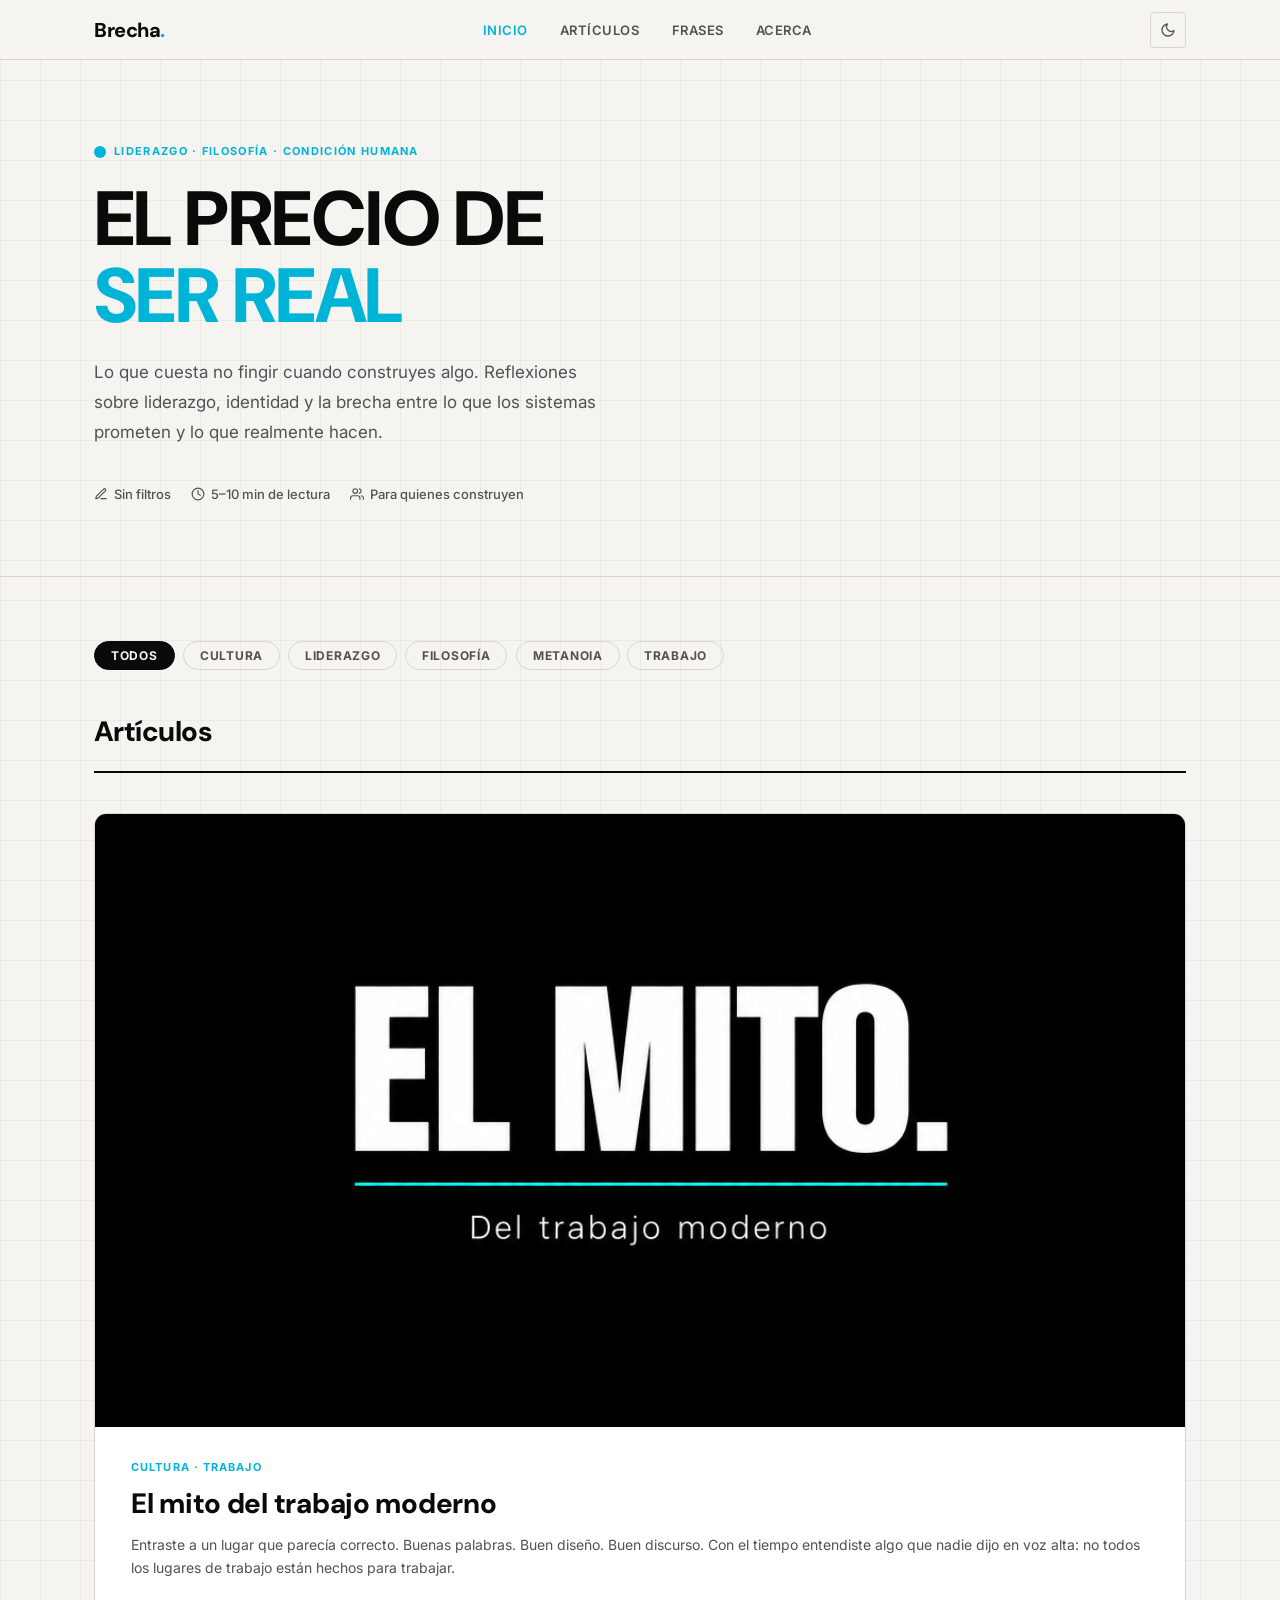
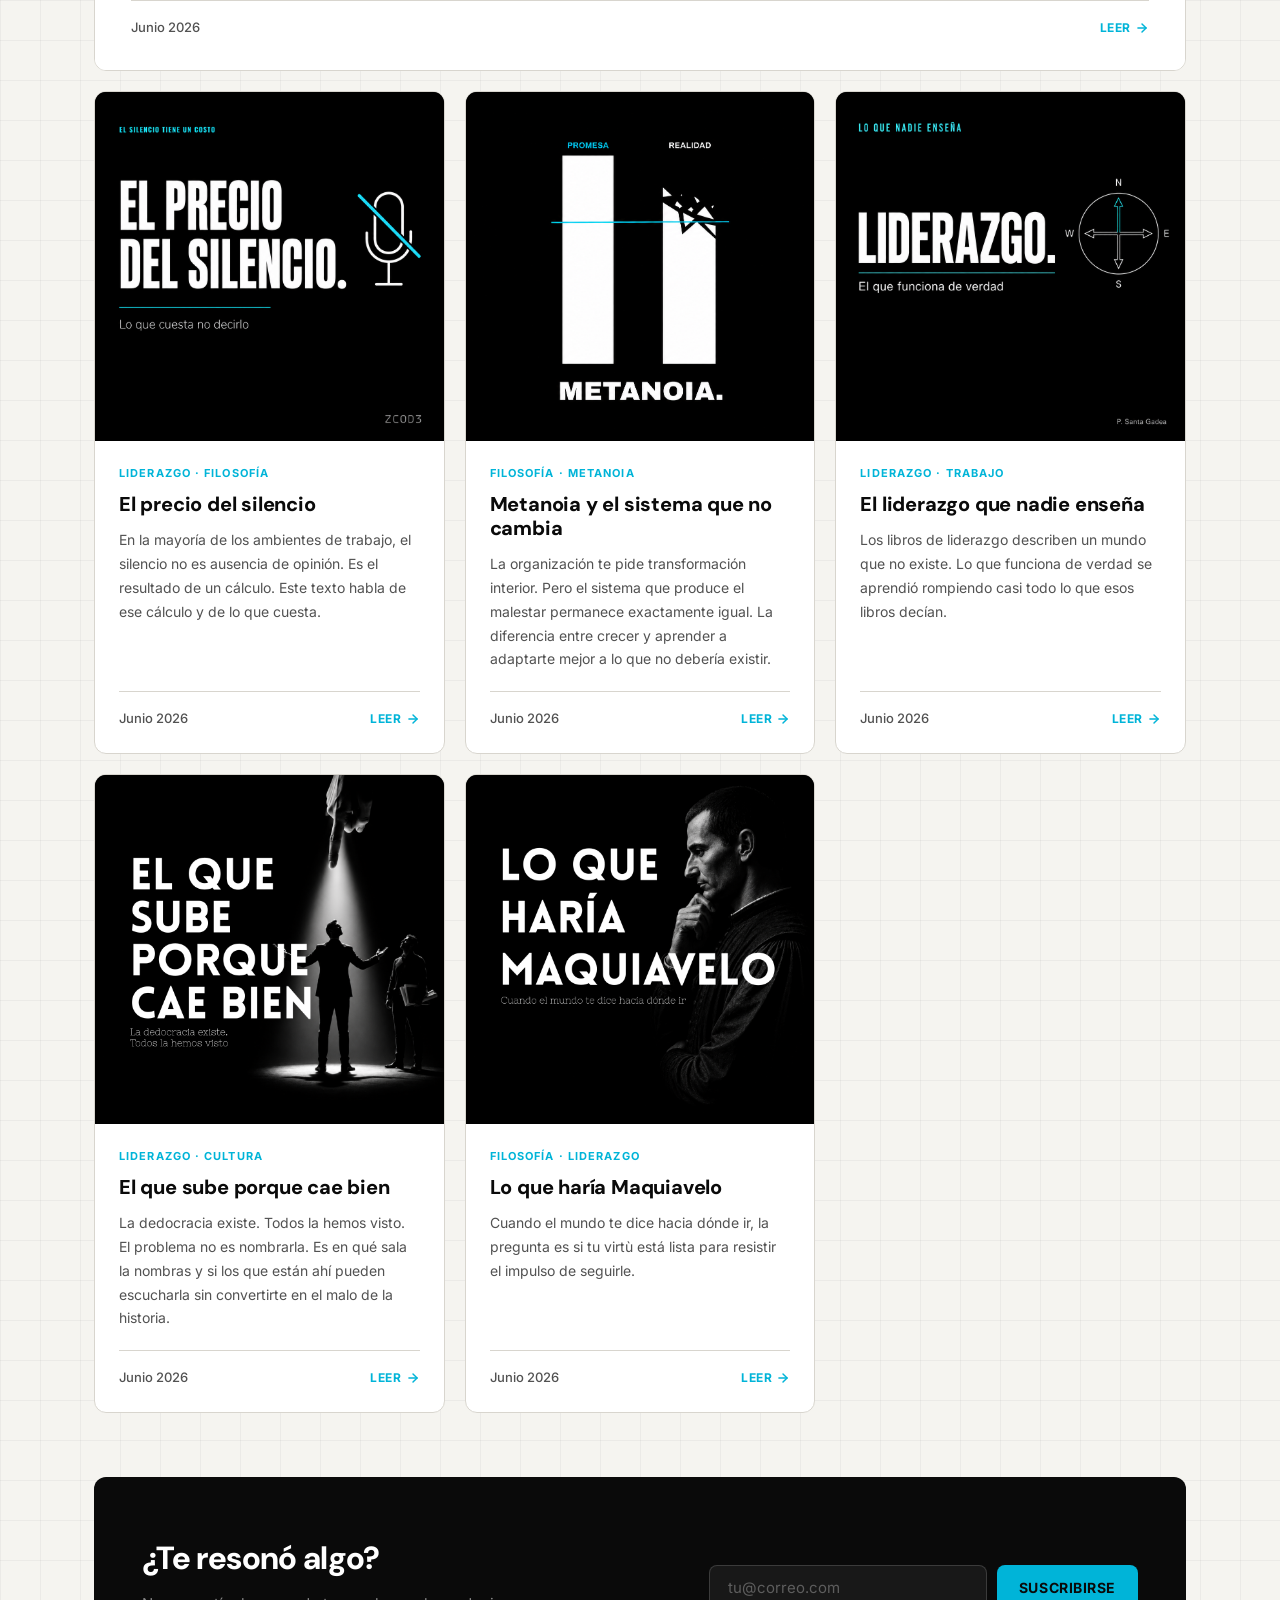
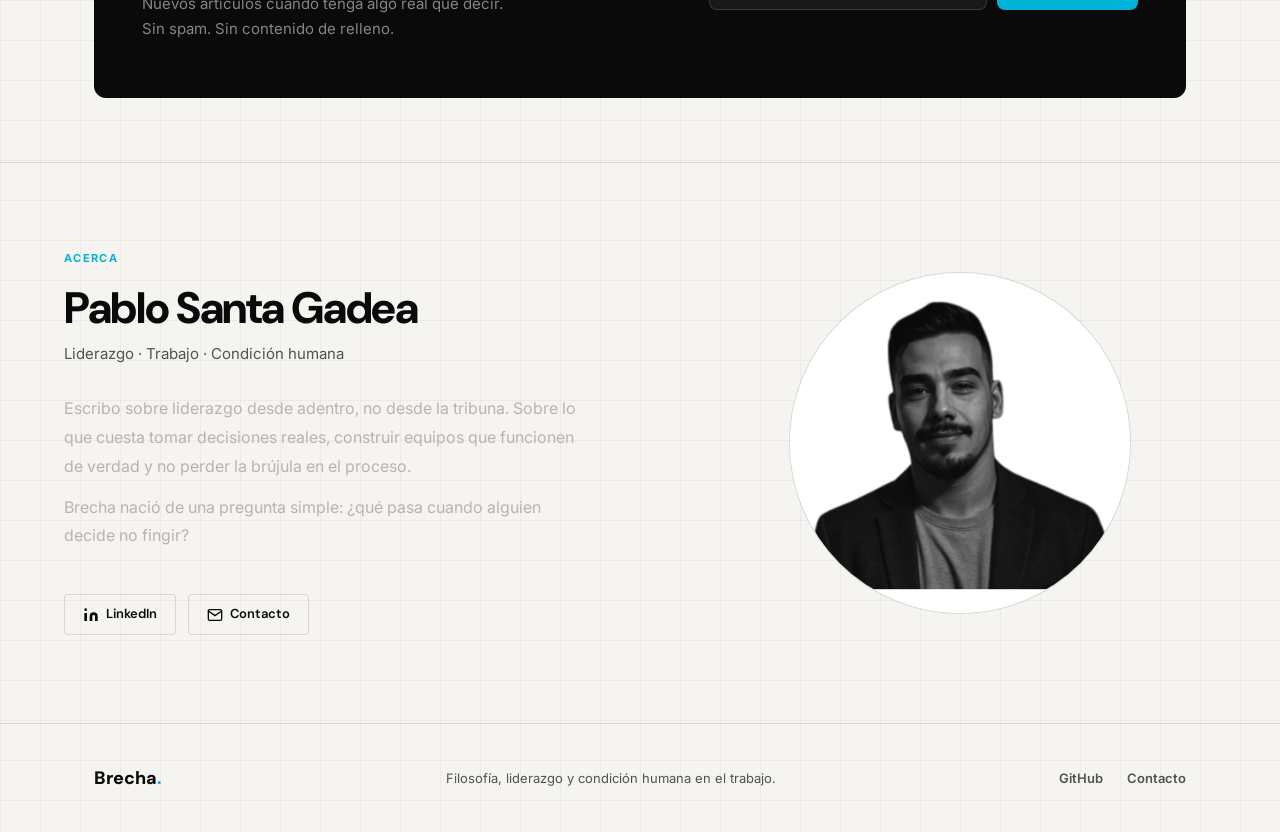
==== index.html @ 11a81ddf "Add articulo 6: El que sube porque cae bien - Nuevo articulo sobre dedocracia vs meritocracia con Es" ====
<!DOCTYPE html>
<html lang="es">
<head>
  <meta charset="UTF-8" />
  <meta name="viewport" content="width=device-width, initial-scale=1.0" />
  <title>Brecha — El precio de ser real</title>
  <meta name="description" content="Lo que cuesta ser real cuando construyes algo. Reflexiones sobre liderazgo, identidad y la brecha entre lo que los sistemas prometen y lo que realmente hacen." />

  <link rel="preconnect" href="https://fonts.googleapis.com" />
  <link rel="preconnect" href="https://fonts.gstatic.com" crossorigin />
  <link href="https://fonts.googleapis.com/css2?family=DM+Sans:ital,opsz,wght@0,9..40,400;0,9..40,500;0,9..40,700;0,9..40,800;1,9..40,400&family=Inter:wght@300;400;500;600&display=swap" rel="stylesheet" />

  <link rel="stylesheet" href="assets/css/style.css" />
  <script>(function(){var t=localStorage.getItem('brecha-theme');if(t)document.documentElement.setAttribute('data-theme',t);})();</script>
</head>
<body>

  <header class="site-header">
    <div class="container">
      <nav class="nav">
        <a href="index.html" class="nav__logo">Brecha<span>.</span></a>
        <ul class="nav__links">
          <li><a href="index.html" class="active">Inicio</a></li>
          <li><a href="#articulos">Artículos</a></li>
          <li><a href="frases-fuertes.html">Frases</a></li>
          <li><a href="#acerca">Acerca</a></li>
        </ul>
        <button class="nav__hamburger" id="nav-hamburger" aria-label="Menú" aria-expanded="false">
          <svg class="icon-burger" width="18" height="18" viewBox="0 0 24 24" fill="none" stroke="currentColor" stroke-width="2.5" stroke-linecap="round"><line x1="3" y1="6" x2="21" y2="6"/><line x1="3" y1="12" x2="21" y2="12"/><line x1="3" y1="18" x2="21" y2="18"/></svg>
          <svg class="icon-close" width="18" height="18" viewBox="0 0 24 24" fill="none" stroke="currentColor" stroke-width="2.5" stroke-linecap="round"><line x1="18" y1="6" x2="6" y2="18"/><line x1="6" y1="6" x2="18" y2="18"/></svg>
        </button>
        <button class="theme-toggle" id="theme-toggle" aria-label="Cambiar tema">
          <svg class="icon-moon" width="16" height="16" viewBox="0 0 24 24" fill="none" stroke="currentColor" stroke-width="2" stroke-linecap="round" stroke-linejoin="round"><path d="M21 12.79A9 9 0 1 1 11.21 3 7 7 0 0 0 21 12.79z"/></svg>
          <svg class="icon-sun" width="16" height="16" viewBox="0 0 24 24" fill="none" stroke="currentColor" stroke-width="2" stroke-linecap="round" stroke-linejoin="round"><circle cx="12" cy="12" r="5"/><line x1="12" y1="1" x2="12" y2="3"/><line x1="12" y1="21" x2="12" y2="23"/><line x1="4.22" y1="4.22" x2="5.64" y2="5.64"/><line x1="18.36" y1="18.36" x2="19.78" y2="19.78"/><line x1="1" y1="12" x2="3" y2="12"/><line x1="21" y1="12" x2="23" y2="12"/><line x1="4.22" y1="19.78" x2="5.64" y2="18.36"/><line x1="18.36" y1="5.64" x2="19.78" y2="4.22"/></svg>
        </button>
      </nav>
    </div>
  </header>

  <section class="hero">
    <div class="container">
      <p class="hero__tag">
        <svg width="12" height="12" viewBox="0 0 12 12" fill="currentColor"><circle cx="6" cy="6" r="6"/></svg>
        Liderazgo · Filosofía · Condición humana
      </p>
      <h1 class="hero__title">El precio de<br/><em>ser real</em></h1>
      <p class="hero__subtitle">
        Lo que cuesta no fingir cuando construyes algo.
        Reflexiones sobre liderazgo, identidad y la brecha
        entre lo que los sistemas prometen y lo que realmente hacen.
      </p>
      <div class="hero__meta">
        <span>
          <svg xmlns="http://www.w3.org/2000/svg" width="14" height="14" viewBox="0 0 24 24" fill="none" stroke="currentColor" stroke-width="2" stroke-linecap="round" stroke-linejoin="round"><path d="M12 20h9"/><path d="M16.5 3.5a2.121 2.121 0 0 1 3 3L7 19l-4 1 1-4L16.5 3.5z"/></svg>
          Sin filtros
        </span>
        <span>
          <svg xmlns="http://www.w3.org/2000/svg" width="14" height="14" viewBox="0 0 24 24" fill="none" stroke="currentColor" stroke-width="2" stroke-linecap="round" stroke-linejoin="round"><circle cx="12" cy="12" r="10"/><polyline points="12 6 12 12 16 14"/></svg>
          5–10 min de lectura
        </span>
        <span>
          <svg xmlns="http://www.w3.org/2000/svg" width="14" height="14" viewBox="0 0 24 24" fill="none" stroke="currentColor" stroke-width="2" stroke-linecap="round" stroke-linejoin="round"><path d="M17 21v-2a4 4 0 0 0-4-4H5a4 4 0 0 0-4 4v2"/><circle cx="9" cy="7" r="4"/><path d="M23 21v-2a4 4 0 0 0-3-3.87"/><path d="M16 3.13a4 4 0 0 1 0 7.75"/></svg>
          Para quienes construyen
        </span>
      </div>
    </div>
  </section>

  <main id="articulos">
    <section class="section">
      <div class="container">

        <div class="tags-filter">
          <button class="tag-btn active" data-tag="all">Todos</button>
          <button class="tag-btn" data-tag="cultura">Cultura</button>
          <button class="tag-btn" data-tag="liderazgo">Liderazgo</button>
          <button class="tag-btn" data-tag="filosofia">Filosofía</button>
          <button class="tag-btn" data-tag="metanoia">Metanoia</button>
          <button class="tag-btn" data-tag="trabajo">Trabajo</button>
        </div>

        <div class="section__header">
          <h2 class="section__title">Artículos</h2>
        </div>

        <div class="posts-grid">

          <!-- Featured -->
          <article class="post-card post-card--featured"
                   data-tags="cultura,trabajo"
                   onclick="location.href='posts/el-mito-del-trabajo-moderno.html'">
            <div class="post-card__image-placeholder">
              <img src="image/el-mito-del-trabajo-moderno.png" alt="El mito del trabajo moderno" />
            </div>
            <div class="post-card__body">
              <p class="post-card__tag">Cultura · Trabajo</p>
              <h2 class="post-card__title">El mito del trabajo moderno</h2>
              <p class="post-card__excerpt">
                Entraste a un lugar que parecía correcto. Buenas palabras. Buen diseño.
                Buen discurso. Con el tiempo entendiste algo que nadie dijo en voz alta:
                no todos los lugares de trabajo están hechos para trabajar.
              </p>
              <div class="post-card__footer">
                <span class="post-card__date">Junio 2026</span>
                <span class="post-card__read">
                  Leer
                  <svg xmlns="http://www.w3.org/2000/svg" width="14" height="14" viewBox="0 0 24 24" fill="none" stroke="currentColor" stroke-width="2.5" stroke-linecap="round" stroke-linejoin="round"><line x1="5" y1="12" x2="19" y2="12"/><polyline points="12 5 19 12 12 19"/></svg>
                </span>
              </div>
            </div>
          </article>

          <!-- Card 2 -->
          <article class="post-card"
                   data-tags="liderazgo,filosofia"
                   onclick="location.href='posts/el-precio-del-silencio.html'">
            <div class="post-card__image-placeholder">
              <img src="image/el-precio-del-silencio.png" alt="El precio del silencio" />
            </div>
            <div class="post-card__body">
              <p class="post-card__tag">Liderazgo · Filosofía</p>
              <h3 class="post-card__title">El precio del silencio</h3>
              <p class="post-card__excerpt">
                En la mayoría de los ambientes de trabajo, el silencio no es
                ausencia de opinión. Es el resultado de un cálculo. Este texto
                habla de ese cálculo y de lo que cuesta.
              </p>
              <div class="post-card__footer">
                <span class="post-card__date">Junio 2026</span>
                <span class="post-card__read">
                  Leer
                  <svg xmlns="http://www.w3.org/2000/svg" width="14" height="14" viewBox="0 0 24 24" fill="none" stroke="currentColor" stroke-width="2.5" stroke-linecap="round" stroke-linejoin="round"><line x1="5" y1="12" x2="19" y2="12"/><polyline points="12 5 19 12 12 19"/></svg>
                </span>
              </div>
            </div>
          </article>

          <!-- Card 3 -->
          <article class="post-card"
                   data-tags="filosofia,metanoia"
                   onclick="location.href='posts/metanoia-y-el-sistema.html'">
            <div class="post-card__image-placeholder">
              <img src="image/metanoia-y-el-sistema.png" alt="Metanoia y el sistema que no cambia" />
            </div>
            <div class="post-card__body">
              <p class="post-card__tag">Filosofía · Metanoia</p>
              <h3 class="post-card__title">Metanoia y el sistema que no cambia</h3>
              <p class="post-card__excerpt">
                La organización te pide transformación interior. Pero el sistema
                que produce el malestar permanece exactamente igual. La diferencia
                entre crecer y aprender a adaptarte mejor a lo que no debería existir.
              </p>
              <div class="post-card__footer">
                <span class="post-card__date">Junio 2026</span>
                <span class="post-card__read">
                  Leer
                  <svg xmlns="http://www.w3.org/2000/svg" width="14" height="14" viewBox="0 0 24 24" fill="none" stroke="currentColor" stroke-width="2.5" stroke-linecap="round" stroke-linejoin="round"><line x1="5" y1="12" x2="19" y2="12"/><polyline points="12 5 19 12 12 19"/></svg>
                </span>
              </div>
            </div>
          </article>

          <!-- Card 4 -->
          <article class="post-card"
                   data-tags="liderazgo,trabajo"
                   onclick="location.href='posts/el-liderazgo-que-nadie-ensena.html'">
            <div class="post-card__image-placeholder">
              <img src="image/el-liderazgo-que-nadie-ensena.png" alt="El liderazgo que nadie enseña" />
            </div>
            <div class="post-card__body">
              <p class="post-card__tag">Liderazgo · Trabajo</p>
              <h3 class="post-card__title">El liderazgo que nadie enseña</h3>
              <p class="post-card__excerpt">
                Los libros de liderazgo describen un mundo que no existe.
                Lo que funciona de verdad se aprendió rompiendo casi todo
                lo que esos libros decían.
              </p>
              <div class="post-card__footer">
                <span class="post-card__date">Junio 2026</span>
                <span class="post-card__read">
                  Leer
                  <svg xmlns="http://www.w3.org/2000/svg" width="14" height="14" viewBox="0 0 24 24" fill="none" stroke="currentColor" stroke-width="2.5" stroke-linecap="round" stroke-linejoin="round"><line x1="5" y1="12" x2="19" y2="12"/><polyline points="12 5 19 12 12 19"/></svg>
                </span>
              </div>
            </div>
          </article>

          <!-- Card 6 -->
          <article class="post-card"
                   data-tags="liderazgo,cultura"
                   onclick="location.href='posts/el-que-sube-porque-cae-bien.html'">
            <div class="post-card__image-placeholder">
              <img src="image/el-que-sube-porque-cae-bien.png" alt="El que sube porque cae bien" />
            </div>
            <div class="post-card__body">
              <p class="post-card__tag">Liderazgo · Cultura</p>
              <h3 class="post-card__title">El que sube porque cae bien</h3>
              <p class="post-card__excerpt">
                La dedocracia existe. Todos la hemos visto. El problema no es
                nombrarla. Es en qué sala la nombras y si los que están ahí
                pueden escucharla sin convertirte en el malo de la historia.
              </p>
              <div class="post-card__footer">
                <span class="post-card__date">Junio 2026</span>
                <span class="post-card__read">
                  Leer
                  <svg xmlns="http://www.w3.org/2000/svg" width="14" height="14" viewBox="0 0 24 24" fill="none" stroke="currentColor" stroke-width="2.5" stroke-linecap="round" stroke-linejoin="round"><line x1="5" y1="12" x2="19" y2="12"/><polyline points="12 5 19 12 12 19"/></svg>
                </span>
              </div>
            </div>
          </article>

          <!-- Card 5 -->
          <article class="post-card"
                   data-tags="filosofia,liderazgo"
                   onclick="location.href='posts/lo-que-haria-maquiavelo.html'">
            <div class="post-card__image-placeholder">
              <img src="image/MAquievalo.png" alt="Lo que haría Maquiavelo" />
            </div>
            <div class="post-card__body">
              <p class="post-card__tag">Filosofía · Liderazgo</p>
              <h3 class="post-card__title">Lo que haría Maquiavelo</h3>
              <p class="post-card__excerpt">
                Cuando el mundo te dice hacia dónde ir, la pregunta es si tu virtù
                está lista para resistir el impulso de seguirle.
              </p>
              <div class="post-card__footer">
                <span class="post-card__date">Junio 2026</span>
                <span class="post-card__read">
                  Leer
                  <svg xmlns="http://www.w3.org/2000/svg" width="14" height="14" viewBox="0 0 24 24" fill="none" stroke="currentColor" stroke-width="2.5" stroke-linecap="round" stroke-linejoin="round"><line x1="5" y1="12" x2="19" y2="12"/><polyline points="12 5 19 12 12 19"/></svg>
                </span>
              </div>
            </div>
          </article>

        </div>
      </div>
    </section>

    <div class="container">
      <div class="newsletter">
        <div>
          <h2 class="newsletter__title">¿Te resonó algo?</h2>
          <p class="newsletter__subtitle">
            Nuevos artículos cuando tenga algo real que decir.<br/>
            Sin spam. Sin contenido de relleno.
          </p>
        </div>
        <form class="newsletter__form" id="newsletter-form">
          <input type="email" id="newsletter-email" class="newsletter__input"
                 placeholder="tu@correo.com" autocomplete="email" aria-label="Tu correo electrónico" />
          <button type="submit" id="newsletter-btn" class="btn-accent">Suscribirse</button>
        </form>
      </div>
    </div>

  </main>

  <!-- ── Acerca ──────────────────────────────────────────── -->
  <section class="about-section" id="acerca">
    <div class="about-inner">
      <div class="about__content">
        <p class="about__tag">Acerca</p>
        <h2 class="about__name">Pablo Santa Gadea</h2>
        <p class="about__role">Liderazgo · Trabajo · Condición humana</p>
        <p class="about__bio">Escribo sobre liderazgo desde adentro, no desde la tribuna. Sobre lo que cuesta tomar decisiones reales, construir equipos que funcionen de verdad y no perder la brújula en el proceso.</p>
        <p class="about__bio">Brecha nació de una pregunta simple: ¿qué pasa cuando alguien decide no fingir?</p>
        <div class="about__links">
          <a href="https://www.linkedin.com/in/psg-automatiza-con-ia/" target="_blank" rel="noopener" class="about__link">
            <svg width="16" height="16" viewBox="0 0 24 24" fill="currentColor"><path d="M16 8a6 6 0 0 1 6 6v7h-4v-7a2 2 0 0 0-2-2 2 2 0 0 0-2 2v7h-4v-7a6 6 0 0 1 6-6z"/><rect x="2" y="9" width="4" height="12"/><circle cx="4" cy="4" r="2"/></svg>
            LinkedIn
          </a>
          <a href="mailto:pablo.santagadea@zcod3.com" class="about__link">
            <svg width="16" height="16" viewBox="0 0 24 24" fill="none" stroke="currentColor" stroke-width="2" stroke-linecap="round" stroke-linejoin="round"><path d="M4 4h16c1.1 0 2 .9 2 2v12c0 1.1-.9 2-2 2H4c-1.1 0-2-.9-2-2V6c0-1.1.9-2 2-2z"/><polyline points="22,6 12,13 2,6"/></svg>
            Contacto
          </a>
        </div>
      </div>
      <div class="about__photo">
        <img src="image/yo-cutout.png" alt="Pablo Santa Gadea" />
      </div>
    </div>
  </section>

  <footer class="site-footer">
    <div class="container">
      <div class="footer-inner">
        <div class="footer__logo">Brecha<span>.</span></div>
        <p class="footer__copy">Filosofía, liderazgo y condición humana en el trabajo.</p>
        <ul class="footer__links">
          <li><a href="https://github.com/PSG-ONE/blog" target="_blank" rel="noopener">GitHub</a></li>
          <li><a href="mailto:santagadea.ia@gmail.com">Contacto</a></li>
        </ul>
      </div>
    </div>
  </footer>

  <script src="assets/js/main.js"></script>
</body>
</html>
---- assets/css/style.css ----
/* ─── Design Tokens ─────────────────────────────────────────── */
:root {
  --color-primary:     #0A0A0A;
  --color-secondary:   #525252;
  --color-accent:      #00B4D8;
  --color-background:  #F5F4F0;
  --color-foreground:  #0A0A0A;
  --color-muted:       #E8E6E0;
  --color-border:      #D8D5CE;
  --color-surface:     #FFFFFF;
  --color-dark:        #0A0A0A;
  --color-dark-card:   #111111;

  --font-heading: 'DM Sans', sans-serif;
  --font-body:    'Inter', sans-serif;

  --radius-sm: 4px;
  --radius-md: 8px;
  --radius-lg: 12px;

  --transition: 150ms ease-out;
}

/* ─── Reset ─────────────────────────────────────────────────── */
*, *::before, *::after { box-sizing: border-box; margin: 0; padding: 0; }
html { font-size: 16px; scroll-behavior: smooth; }
body {
  font-family: var(--font-body);
  background: var(--color-background);
  color: var(--color-foreground);
  line-height: 1.6;
  -webkit-font-smoothing: antialiased;
  background-image:
    linear-gradient(rgba(0,0,0,0.04) 1px, transparent 1px),
    linear-gradient(90deg, rgba(0,0,0,0.04) 1px, transparent 1px);
  background-size: 40px 40px;
}
img { display: block; max-width: 100%; }
a { color: inherit; text-decoration: none; }

/* ─── Layout ─────────────────────────────────────────────────── */
.container {
  width: 100%;
  max-width: 1140px;
  margin: 0 auto;
  padding: 0 24px;
}
.container--narrow { max-width: 740px; }

/* ─── Header / Nav ──────────────────────────────────────────── */
.site-header {
  position: sticky;
  top: 0;
  z-index: 100;
  background: rgba(245,244,240,0.94);
  backdrop-filter: blur(8px);
  border-bottom: 1px solid var(--color-border);
  height: 60px;
  display: flex;
  align-items: center;
}

.nav {
  display: flex;
  align-items: center;
  justify-content: space-between;
  width: 100%;
}

.nav__logo {
  font-family: var(--font-heading);
  font-size: 1.25rem;
  font-weight: 800;
  color: var(--color-primary);
  letter-spacing: -0.5px;
}
.nav__logo span { color: var(--color-accent); }

.nav__links {
  display: flex;
  gap: 32px;
  list-style: none;
}
.nav__links a {
  font-size: 0.8125rem;
  font-weight: 600;
  letter-spacing: 0.04em;
  text-transform: uppercase;
  color: var(--color-secondary);
  transition: color var(--transition);
}
.nav__links a:hover,
.nav__links a.active { color: var(--color-accent); }

/* ─── Hamburger (mobile) ─────────────────────────────────────── */
.nav__hamburger {
  display: none;
  background: none;
  border: 1.5px solid var(--color-border);
  border-radius: var(--radius-sm);
  width: 36px;
  height: 36px;
  align-items: center;
  justify-content: center;
  cursor: pointer;
  color: var(--color-secondary);
  transition: border-color var(--transition), color var(--transition);
  flex-shrink: 0;
  margin-left: 10px;
}
.nav__hamburger:hover { border-color: var(--color-accent); color: var(--color-accent); }
.nav__hamburger .icon-close { display: none; }
.nav__hamburger.open .icon-burger { display: none; }
.nav__hamburger.open .icon-close { display: block; }

@media (max-width: 768px) {
  .nav__hamburger { display: flex; margin-left: auto; }

  .nav__links {
    display: none;
    position: fixed;
    top: 60px; left: 0; right: 0;
    background: var(--color-background);
    border-bottom: 1px solid var(--color-border);
    box-shadow: 0 12px 40px rgba(0,0,0,0.25);
    flex-direction: column;
    align-items: flex-start;
    justify-content: flex-start;
    gap: 0;
    z-index: 99;
    list-style: none;
    padding: 8px 0 16px;
  }
  .nav__links.open { display: flex; }
  .nav__links li {
    width: 100%;
    border-bottom: 1px solid var(--color-border);
  }
  .nav__links li:last-child { border-bottom: none; }
  .nav__links a {
    display: block;
    width: 100%;
    padding: 16px 24px;
    font-family: var(--font-heading);
    font-size: 1rem;
    font-weight: 700;
    letter-spacing: 0.06em;
    text-transform: uppercase;
    color: var(--color-secondary);
    transition: color var(--transition), background var(--transition);
  }
  .nav__links a:hover { color: var(--color-primary); background: var(--color-muted); }
  .nav__links a.active { color: var(--color-accent); }
}

/* ─── Hero ───────────────────────────────────────────────────── */
.hero {
  padding: 80px 0 72px;
  border-bottom: 1px solid var(--color-border);
}

.hero__tag {
  display: inline-flex;
  align-items: center;
  gap: 8px;
  font-size: 0.6875rem;
  font-weight: 700;
  letter-spacing: 0.12em;
  text-transform: uppercase;
  color: var(--color-accent);
  margin-bottom: 20px;
}

.hero__title {
  font-family: var(--font-heading);
  font-size: clamp(2.75rem, 6vw, 5rem);
  font-weight: 800;
  line-height: 1.0;
  color: var(--color-primary);
  max-width: 780px;
  margin-bottom: 24px;
  letter-spacing: -0.02em;
  text-transform: uppercase;
}

.hero__title em {
  font-style: normal;
  color: var(--color-accent);
}

.hero__subtitle {
  font-size: 1.0625rem;
  color: var(--color-secondary);
  max-width: 520px;
  line-height: 1.75;
  margin-bottom: 36px;
}

.hero__meta {
  font-size: 0.8125rem;
  color: var(--color-secondary);
  display: flex;
  gap: 20px;
  flex-wrap: wrap;
}
.hero__meta span {
  display: flex;
  align-items: center;
  gap: 6px;
  font-weight: 500;
}

/* ─── Section ────────────────────────────────────────────────── */
.section { padding: 64px 0; }

.section__header {
  display: flex;
  align-items: baseline;
  justify-content: space-between;
  margin-bottom: 40px;
  padding-bottom: 16px;
  border-bottom: 2px solid var(--color-primary);
}

.section__title {
  font-family: var(--font-heading);
  font-size: 1.75rem;
  font-weight: 800;
  color: var(--color-primary);
  letter-spacing: -0.02em;
}

/* ─── Tag Filter ─────────────────────────────────────────────── */
.tags-filter {
  display: flex;
  gap: 8px;
  flex-wrap: wrap;
  margin-bottom: 40px;
}

.tag-btn {
  padding: 6px 16px;
  border-radius: 999px;
  border: 1.5px solid var(--color-border);
  background: transparent;
  font-family: var(--font-body);
  font-size: 0.75rem;
  font-weight: 700;
  letter-spacing: 0.06em;
  text-transform: uppercase;
  color: var(--color-secondary);
  cursor: pointer;
  transition: all var(--transition);
}
.tag-btn:hover { border-color: var(--color-primary); color: var(--color-primary); }
.tag-btn.active { background: var(--color-primary); border-color: var(--color-primary); color: var(--color-background); }

[data-theme="dark"] .tag-btn       { border-color: #333; color: #888; }
[data-theme="dark"] .tag-btn:hover { border-color: #fff; color: #fff; }
[data-theme="dark"] .tag-btn.active { background: #fff; border-color: #fff; color: #0A0A0A; }

/* ─── Post Grid ──────────────────────────────────────────────── */
.posts-grid {
  display: grid;
  grid-template-columns: repeat(12, 1fr);
  gap: 20px;
}

/* Featured */
.post-card--featured {
  grid-column: span 12;
  background: var(--color-surface);
  border: 1px solid var(--color-border);
  border-radius: var(--radius-lg);
  overflow: hidden;
  display: flex;
  flex-direction: column;
  cursor: pointer;
  transition: transform var(--transition), box-shadow var(--transition);
}
.post-card--featured:hover {
  transform: translateY(-3px);
  box-shadow: 0 8px 24px rgba(0,0,0,0.08);
}

.post-card--featured .post-card__image-placeholder {
  width: 100%;
  aspect-ratio: 16/9;
  background: var(--color-dark);
  display: flex;
  align-items: center;
  justify-content: center;
  font-size: 5rem;
  color: var(--color-accent);
  overflow: hidden;
}

.post-card--featured .post-card__image-placeholder img {
  width: 100%;
  height: 100%;
  object-fit: cover;
  object-position: center;
  display: block;
}

.post-card--featured .post-card__body {
  padding: 32px 36px;
  display: flex;
  flex-direction: column;
  background: var(--color-surface);
}

.post-card--featured .post-card__tag {
  color: var(--color-accent);
}

.post-card--featured .post-card__title {
  color: var(--color-primary);
  font-size: 1.75rem;
}

.post-card--featured .post-card__excerpt {
  color: var(--color-secondary);
}

.post-card--featured .post-card__footer {
  border-top-color: var(--color-border);
}

.post-card--featured .post-card__date {
  color: var(--color-secondary);
}

/* Regular cards */
.post-card:not(.post-card--featured) {
  grid-column: span 4;
}
.post-card {
  background: var(--color-surface);
  border: 1px solid var(--color-border);
  border-radius: var(--radius-lg);
  overflow: hidden;
  cursor: pointer;
  display: flex;
  flex-direction: column;
  transition: transform var(--transition), box-shadow var(--transition);
}
.post-card:hover {
  transform: translateY(-3px);
  box-shadow: 0 8px 24px rgba(0,0,0,0.08);
}

.post-card__image-placeholder img {
  width: 100%;
  height: 100%;
  object-fit: cover;
  object-position: top;
  display: block;
}

.post-card__image-placeholder {
  width: 100%;
  aspect-ratio: 1/1;
  background: var(--color-dark);
  overflow: hidden;
  display: flex;
  align-items: center;
  justify-content: center;
  font-size: 2.5rem;
  color: var(--color-accent);
}

.post-card__body {
  padding: 24px;
  flex: 1;
  display: flex;
  flex-direction: column;
}

.post-card__tag {
  font-size: 0.6875rem;
  font-weight: 700;
  letter-spacing: 0.1em;
  text-transform: uppercase;
  color: var(--color-accent);
  margin-bottom: 10px;
}

.post-card__title {
  font-family: var(--font-heading);
  font-size: 1.25rem;
  font-weight: 800;
  line-height: 1.2;
  color: var(--color-primary);
  margin-bottom: 12px;
  letter-spacing: -0.01em;
}

.post-card__excerpt {
  font-size: 0.875rem;
  color: var(--color-secondary);
  line-height: 1.7;
  margin-bottom: 20px;
  flex: 1;
}

.post-card__footer {
  display: flex;
  align-items: center;
  justify-content: space-between;
  padding-top: 16px;
  border-top: 1px solid var(--color-border);
  font-size: 0.8125rem;
}

.post-card__date {
  font-weight: 500;
  color: var(--color-secondary);
}

.post-card__read {
  display: flex;
  align-items: center;
  gap: 4px;
  font-weight: 700;
  font-size: 0.75rem;
  letter-spacing: 0.05em;
  text-transform: uppercase;
  color: var(--color-accent);
  transition: gap var(--transition);
}
.post-card:hover .post-card__read,
.post-card--featured:hover .post-card__read { gap: 8px; }

/* ─── Newsletter ─────────────────────────────────────────────── */
.newsletter {
  background: var(--color-dark);
  border-radius: var(--radius-lg);
  padding: 56px 48px;
  display: grid;
  grid-template-columns: 1fr auto;
  gap: 48px;
  align-items: center;
  margin: 0 0 64px;
}

.newsletter__title {
  font-family: var(--font-heading);
  font-size: 2rem;
  font-weight: 800;
  color: #fff;
  margin-bottom: 8px;
  letter-spacing: -0.02em;
}

.newsletter__title span { color: var(--color-accent); }

.newsletter__subtitle {
  font-size: 0.9375rem;
  color: rgba(255,255,255,0.5);
  line-height: 1.65;
}

.newsletter__form {
  display: flex;
  gap: 10px;
  min-width: 320px;
}

.newsletter__input {
  flex: 1;
  padding: 12px 18px;
  border-radius: var(--radius-md);
  border: 1px solid rgba(255,255,255,0.15);
  background: rgba(255,255,255,0.06);
  color: #fff;
  font-family: var(--font-body);
  font-size: 0.9375rem;
  outline: none;
  transition: border-color var(--transition);
}
.newsletter__input::placeholder { color: rgba(255,255,255,0.3); }
.newsletter__input:focus { border-color: var(--color-accent); }

.btn-accent {
  padding: 12px 22px;
  background: var(--color-accent);
  color: var(--color-dark);
  border: none;
  border-radius: var(--radius-md);
  font-family: var(--font-body);
  font-size: 0.875rem;
  font-weight: 700;
  letter-spacing: 0.04em;
  text-transform: uppercase;
  cursor: pointer;
  white-space: nowrap;
  transition: opacity var(--transition), transform var(--transition);
}
.btn-accent:hover { opacity: 0.88; transform: translateY(-1px); }

/* ─── Footer ─────────────────────────────────────────────────── */
.site-footer {
  border-top: 1px solid var(--color-border);
  padding: 40px 0;
}

.footer-inner {
  display: flex;
  align-items: center;
  justify-content: space-between;
  gap: 24px;
  flex-wrap: wrap;
}

.footer__logo {
  font-family: var(--font-heading);
  font-size: 1.125rem;
  font-weight: 800;
  color: var(--color-primary);
}
.footer__logo span { color: var(--color-accent); }

.footer__copy {
  font-size: 0.8125rem;
  color: var(--color-secondary);
}

.footer__links {
  display: flex;
  gap: 24px;
  list-style: none;
}
.footer__links a {
  font-size: 0.8125rem;
  font-weight: 600;
  color: var(--color-secondary);
  transition: color var(--transition);
}
.footer__links a:hover { color: var(--color-accent); }

/* ─── Post Page ──────────────────────────────────────────────── */
.post-header {
  padding: 40px 0 28px;
  margin-bottom: 0;
}

.post-header__cover {
  border-radius: var(--radius-lg);
  overflow: hidden;
  aspect-ratio: 1/1;
  max-width: 560px;
  margin: 0 auto 28px;
}

.post-header__cover img {
  width: 100%;
  height: 100%;
  object-fit: cover;
  object-position: top;
  display: block;
}

.post-header__tag {
  font-size: 0.6875rem;
  font-weight: 700;
  letter-spacing: 0.12em;
  text-transform: uppercase;
  color: var(--color-accent);
  margin-bottom: 18px;
  display: block;
}

.post-header__title {
  font-family: var(--font-heading);
  font-size: clamp(2rem, 5vw, 3.25rem);
  font-weight: 800;
  line-height: 1.05;
  color: var(--color-primary);
  margin-bottom: 20px;
  letter-spacing: -0.02em;
}

.post-header__subtitle {
  font-size: 1.125rem;
  color: #3D3D3D;
  line-height: 1.75;
  margin-bottom: 24px;
}

.post-header__meta {
  display: flex;
  gap: 20px;
  flex-wrap: wrap;
  font-size: 0.8125rem;
  color: var(--color-secondary);
  font-weight: 500;
}

.post-header__meta-item {
  display: flex;
  align-items: center;
  gap: 6px;
}

/* Post body */
.post-body {
  font-size: 1.0625rem;
  line-height: 1.85;
  color: var(--color-foreground);
  border-top: 1px solid var(--color-border);
  padding-top: 40px;
  margin-top: 32px;
}

.post-body h2 {
  font-family: var(--font-heading);
  font-size: 1.75rem;
  font-weight: 800;
  color: var(--color-primary);
  margin: 52px 0 16px;
  line-height: 1.15;
  letter-spacing: -0.02em;
}

.post-body h3 {
  font-family: var(--font-heading);
  font-size: 1.375rem;
  font-weight: 700;
  color: var(--color-primary);
  margin: 36px 0 12px;
  letter-spacing: -0.01em;
}

.post-body p { margin-bottom: 24px; }

.post-body strong { font-weight: 700; color: var(--color-primary); }

.post-body blockquote {
  background: var(--color-dark);
  border-radius: var(--radius-md);
  padding: 28px 32px;
  margin: 36px 0;
  color: #FFFFFF;
  font-family: var(--font-heading);
  font-size: 1.25rem;
  font-weight: 700;
  line-height: 1.45;
  letter-spacing: -0.01em;
  position: relative;
}
@media (max-width: 600px) {
  .post-body blockquote {
    padding: 22px 20px 22px 24px;
    font-size: 1.0625rem;
    margin: 28px 0;
  }
}

.post-body blockquote::before {
  content: '';
  position: absolute;
  left: 0;
  top: 0;
  bottom: 0;
  width: 4px;
  background: var(--color-accent);
  border-radius: 4px 0 0 4px;
}

.post-body ul, .post-body ol {
  padding-left: 20px;
  margin-bottom: 24px;
}

.post-body li { margin-bottom: 10px; }

.post-body hr {
  border: none;
  border-top: 1px solid var(--color-border);
  margin: 52px 0;
}

/* Post nav */
.post-nav {
  display: grid;
  grid-template-columns: 1fr 1fr;
  gap: 16px;
  margin: 64px 0 0;
  padding-top: 48px;
  border-top: 1px solid var(--color-border);
}

.post-nav__item {
  padding: 24px;
  border: 1.5px solid var(--color-border);
  border-radius: var(--radius-md);
  cursor: pointer;
  transition: all var(--transition);
  text-decoration: none;
  display: block;
}
.post-nav__item:hover {
  border-color: var(--color-accent);
  background: var(--color-surface);
}

.post-nav__label {
  font-size: 0.6875rem;
  font-weight: 700;
  letter-spacing: 0.1em;
  text-transform: uppercase;
  color: var(--color-accent);
  margin-bottom: 8px;
}

.post-nav__title {
  font-family: var(--font-heading);
  font-size: 1.0625rem;
  font-weight: 800;
  color: var(--color-primary);
  line-height: 1.3;
  letter-spacing: -0.01em;
}

.post-nav__item--next { text-align: right; }

/* ─── Philosophy Section ─────────────────────────────────────── */
.post-philosophy {
  background: var(--color-dark);
  border-radius: var(--radius-lg);
  padding: 36px 40px;
  margin: 56px 0;
}

.post-philosophy__label {
  font-size: 0.6875rem;
  font-weight: 700;
  letter-spacing: 0.12em;
  text-transform: uppercase;
  color: var(--color-accent);
  margin-bottom: 28px;
  display: flex;
  align-items: center;
  gap: 10px;
}

.post-philosophy__label::after {
  content: '';
  flex: 1;
  height: 1px;
  background: rgba(255,255,255,0.1);
}

.post-philosophy__item {
  border-left: 3px solid var(--color-accent);
  padding-left: 20px;
  margin-bottom: 28px;
}
.post-philosophy__item:last-child { margin-bottom: 0; }

.post-philosophy__quote {
  font-family: var(--font-heading);
  font-size: 1.125rem;
  font-weight: 700;
  color: #FFFFFF;
  line-height: 1.45;
  margin: 0 0 8px;
  font-style: italic;
}

.post-philosophy__author {
  font-size: 0.8rem;
  color: rgba(255,255,255,0.4);
  font-weight: 500;
  margin: 0;
  letter-spacing: 0.03em;
}

/* ─── Tools Section ─────────────────────────────────────────── */
.post-tools {
  border-top: 1px solid var(--color-border);
  padding-top: 32px;
  margin-top: 40px;
  margin-bottom: 40px;
}
.post-tools__label {
  font-size: 0.6875rem;
  font-weight: 700;
  letter-spacing: 0.1em;
  text-transform: uppercase;
  color: var(--color-accent);
  display: block;
  margin-bottom: 24px;
}
.post-tools__group {
  margin-bottom: 28px;
}
.post-tools__group-title {
  font-family: var(--font-heading);
  font-size: 0.8125rem;
  font-weight: 700;
  text-transform: uppercase;
  letter-spacing: 0.08em;
  color: var(--color-secondary);
  margin-bottom: 14px;
}
.post-tools__list {
  list-style: none;
  display: flex;
  flex-direction: column;
  gap: 14px;
}
.post-tools__item {
  font-size: 0.9375rem;
  color: #3D3D3D;
  line-height: 1.7;
  padding-left: 16px;
  border-left: 2px solid var(--color-accent);
}
.post-tools__item strong {
  color: var(--color-primary);
}
.post-tools__grid {
  display: grid;
  grid-template-columns: 1fr 1fr;
  gap: 12px;
}
.post-tools__tool {
  background: var(--color-surface);
  border: 1px solid var(--color-border);
  border-radius: var(--radius-md);
  padding: 14px 16px;
  display: flex;
  flex-direction: column;
  gap: 4px;
}
.post-tools__tool-name {
  font-family: var(--font-heading);
  font-size: 0.875rem;
  font-weight: 700;
  color: var(--color-primary);
}
.post-tools__tool-use {
  font-size: 0.8125rem;
  color: var(--color-secondary);
  line-height: 1.5;
}
@media (max-width: 600px) {
  .post-tools__grid { grid-template-columns: 1fr; }
}

/* ─── Sources Section ────────────────────────────────────────── */
.post-sources {
  border-top: 1px solid var(--color-border);
  padding-top: 36px;
  margin-top: 56px;
}

.post-sources__label {
  font-size: 0.6875rem;
  font-weight: 700;
  letter-spacing: 0.12em;
  text-transform: uppercase;
  color: var(--color-accent);
  margin-bottom: 20px;
  display: block;
}

.post-sources__list {
  list-style: none;
  padding: 0;
  margin: 0;
}

.post-sources__item {
  font-size: 0.875rem;
  color: var(--color-secondary);
  padding: 12px 0;
  border-bottom: 1px solid var(--color-muted);
  line-height: 1.6;
  display: flex;
  gap: 12px;
  align-items: baseline;
}

.post-sources__item:last-child { border-bottom: none; }

.post-sources__num {
  font-size: 0.6875rem;
  font-weight: 700;
  color: var(--color-accent);
  min-width: 18px;
}

.post-sources__item em {
  font-style: italic;
  color: var(--color-foreground);
  font-weight: 500;
}

/* ─── Post Data Block ────────────────────────────────────────── */
.post-data {
  border: 1.5px solid var(--color-border);
  border-radius: var(--radius-lg);
  padding: 36px 40px;
  margin: 48px 0;
  background: var(--color-surface);
}

.post-data__label {
  font-size: 0.6875rem;
  font-weight: 700;
  letter-spacing: 0.12em;
  text-transform: uppercase;
  color: var(--color-secondary);
  display: flex;
  align-items: center;
  gap: 10px;
  margin-bottom: 28px;
}

.post-data__label::before {
  content: '';
  display: inline-block;
  width: 20px;
  height: 2px;
  background: var(--color-accent);
  flex-shrink: 0;
}

.post-data__grid {
  display: grid;
  grid-template-columns: repeat(3, 1fr);
  gap: 24px;
}

.post-data__item {
  border-left: 2px solid var(--color-accent);
  padding-left: 16px;
}

.post-data__number {
  font-family: var(--font-heading);
  font-size: 2.25rem;
  font-weight: 800;
  color: var(--color-primary);
  line-height: 1;
  letter-spacing: -0.03em;
  margin-bottom: 6px;
}

.post-data__number span {
  color: var(--color-accent);
}

.post-data__desc {
  font-size: 0.8125rem;
  color: var(--color-secondary);
  line-height: 1.5;
}

.post-data__source {
  font-size: 0.6875rem;
  color: var(--color-secondary);
  margin-top: 20px;
  padding-top: 16px;
  border-top: 1px solid var(--color-muted);
}
.post-data__source a {
  color: var(--color-accent);
  text-decoration: underline;
  text-underline-offset: 2px;
}
.post-data__source a:hover { opacity: 0.8; }

@media (max-width: 600px) {
  .post-data__grid { grid-template-columns: 1fr; gap: 16px; }
  .post-data { padding: 24px 20px; }
}

/* ── Chart Style 2: Barras horizontales ── */
.post-data--bars .post-data__grid {
  display: flex;
  flex-direction: column;
  gap: 28px;
}
.post-data__bar-item {
  display: flex;
  flex-direction: column;
  gap: 6px;
}
.post-data__bar-value {
  font-family: var(--font-heading);
  font-size: 2.5rem;
  font-weight: 800;
  color: var(--color-accent);
  line-height: 1;
  letter-spacing: -0.03em;
  margin-bottom: 2px;
}
.post-data__bar-label {
  font-size: 0.875rem;
  color: var(--color-primary);
  line-height: 1.5;
  opacity: 0.85;
  margin-bottom: 8px;
}
.post-data__bar-track {
  height: 5px;
  background: var(--color-muted);
  border-radius: 99px;
  overflow: hidden;
}
.post-data__bar-fill {
  height: 100%;
  background: var(--color-accent);
  border-radius: 99px;
  transition: width 0.8s cubic-bezier(0.4, 0, 0.2, 1);
}
.post-data__bar-desc {
  font-size: 0.6875rem;
  color: var(--color-secondary);
  line-height: 1.4;
  margin-top: 4px;
}

/* ── Chart Style 3: Círculos / Gauges ── */
.post-data--circles .post-data__grid {
  display: grid;
  grid-template-columns: repeat(3, 1fr);
  gap: 20px;
  text-align: center;
}
.post-data__circle-item {
  display: flex;
  flex-direction: column;
  align-items: center;
  gap: 10px;
}
.post-data__circle-svg {
  width: 90px;
  height: 90px;
}
.post-data__circle-track {
  fill: none;
  stroke: var(--color-muted);
  stroke-width: 6;
}
.post-data__circle-fill {
  fill: none;
  stroke: var(--color-accent);
  stroke-width: 6;
  stroke-linecap: round;
  transform: rotate(-90deg);
  transform-origin: 50% 50%;
  transition: stroke-dashoffset 0.8s ease-out;
}
.post-data__circle-text {
  font-family: var(--font-heading);
  font-size: 1rem;
  font-weight: 800;
  fill: var(--color-primary);
  text-anchor: middle;
  dominant-baseline: middle;
}
.post-data__circle-label {
  font-size: 0.8125rem;
  color: var(--color-secondary);
  line-height: 1.4;
  text-align: center;
}
@media (max-width: 600px) {
  .post-data--circles .post-data__grid { grid-template-columns: 1fr; }
}

/* ─── Post Infographic ───────────────────────────────────────── */
.post-infographic {
  background: var(--color-surface);
  border: 1.5px solid var(--color-border);
  border-radius: var(--radius-lg);
  padding: 36px 40px;
  margin: 48px 0;
  overflow: hidden;
}

.post-infographic__label {
  font-size: 0.6875rem;
  font-weight: 700;
  letter-spacing: 0.12em;
  text-transform: uppercase;
  color: var(--color-secondary);
  display: flex;
  align-items: center;
  gap: 10px;
  margin-bottom: 28px;
}

.post-infographic__label::before {
  content: '';
  display: inline-block;
  width: 20px;
  height: 2px;
  background: var(--color-accent);
  flex-shrink: 0;
}

.infographic-compare {
  border: 1.5px solid var(--color-border);
  border-radius: var(--radius-md);
  overflow: hidden;
}

.infographic-compare__header {
  display: grid;
  grid-template-columns: 1fr 1fr;
  background: var(--color-muted);
  border-bottom: 1.5px solid var(--color-border);
}

.infographic-compare__header span {
  padding: 10px 16px;
  font-size: 0.625rem;
  font-weight: 700;
  letter-spacing: 0.12em;
  text-transform: uppercase;
  color: var(--color-secondary);
}

.infographic-compare__header span:first-child {
  border-right: 1.5px solid var(--color-border);
}

.infographic-compare__row {
  display: grid;
  grid-template-columns: 1fr 1fr;
  border-bottom: 1px solid var(--color-muted);
}

.infographic-compare__row:last-child {
  border-bottom: none;
}

.infographic-compare__row span {
  padding: 14px 16px;
  font-size: 0.9375rem;
  font-family: var(--font-heading);
  font-weight: 600;
  line-height: 1.35;
  color: var(--color-secondary);
}

.infographic-compare__row span:first-child {
  border-right: 1.5px solid var(--color-border);
}

.infographic-compare__row span:last-child {
  color: var(--color-primary);
  font-weight: 700;
  background: rgba(0,180,216,0.05);
}

.post-infographic svg {
  width: 100%;
  height: auto;
  display: block;
}

/* ─── Responsive ─────────────────────────────────────────────── */
@media (max-width: 1024px) {
  .post-card--featured { grid-template-columns: 1fr; }
  .post-card--featured .post-card__image-placeholder { min-height: 200px; }
  .newsletter { grid-template-columns: 1fr; gap: 28px; }
  .newsletter__form { min-width: unset; width: 100%; }
}

@media (max-width: 768px) {
  .post-card { grid-column: span 12; }
  .post-card:not(.post-card--featured) { grid-column: span 12; }
  .hero { padding: 48px 0 40px; }
  .newsletter { padding: 32px 24px; }
  .newsletter__form { flex-direction: column; min-width: unset; width: 100%; }
  .newsletter__form .btn-accent { width: 100%; justify-content: center; }
  .post-nav { grid-template-columns: 1fr; }
  .post-nav__item--next { text-align: left; }
}

@media (max-width: 480px) {
  .section { padding: 40px 0; }
  .container { padding: 0 16px; }
  .hero__title { font-size: 3rem; letter-spacing: -0.01em; }
  .post-infographic { padding: 24px 20px; }
  .infographic-compare__row span { font-size: 0.8125rem; padding: 10px 10px; }
}

/* ─── About Section ──────────────────────────────────────────── */
.about-section {
  border-top: 1px solid var(--color-border);
  overflow: hidden;
}
.about-inner {
  display: grid;
  grid-template-columns: 1fr 1fr;
  min-height: 560px;
}
.about__content {
  max-width: 600px;
  margin-left: auto;
  padding: 80px 56px 80px 24px;
  display: flex;
  flex-direction: column;
  justify-content: center;
  gap: 0;
}
.about__photo {
  position: relative;
  display: flex;
  align-items: center;
  justify-content: center;
  padding: 48px 40px;
}
.about__photo img {
  width: 340px;
  height: 340px;
  border-radius: 50%;
  object-fit: cover;
  object-position: center 10%;
  display: block;
  filter: grayscale(100%);
  box-shadow: 0 0 0 1px var(--color-border);
}
.about__tag {
  font-size: 0.6875rem;
  font-weight: 700;
  letter-spacing: 0.12em;
  text-transform: uppercase;
  color: var(--color-accent);
  margin-bottom: 16px;
}
.about__name {
  font-family: var(--font-heading);
  font-size: clamp(2rem, 3.5vw, 2.75rem);
  font-weight: 800;
  color: var(--color-primary);
  line-height: 1.1;
  letter-spacing: -0.03em;
  margin-bottom: 10px;
}
.about__role {
  font-size: 0.9375rem;
  color: var(--color-secondary);
  font-weight: 400;
  margin-bottom: 28px;
}
.about__bio {
  font-size: 1rem;
  color: #B8B4AC;
  line-height: 1.8;
  margin-bottom: 12px;
}
.about__links {
  display: flex;
  gap: 12px;
  margin-top: 32px;
  flex-wrap: wrap;
}
.about__link {
  display: inline-flex;
  align-items: center;
  gap: 7px;
  padding: 9px 18px;
  border-radius: var(--radius-sm);
  border: 1.5px solid var(--color-border);
  background: transparent;
  font-family: var(--font-heading);
  font-size: 0.8125rem;
  font-weight: 600;
  color: var(--color-foreground);
  text-decoration: none;
  transition: border-color var(--transition), color var(--transition);
}
.about__link:hover { border-color: var(--color-primary); color: var(--color-primary); }

@media (max-width: 768px) {
  .about-inner {
    grid-template-columns: 1fr;
  }
  .about__photo {
    order: -1;
    padding: 40px 24px 16px;
  }
  .about__photo img {
    width: 200px;
    height: 200px;
  }
  .about__content {
    max-width: 100%;
    margin-left: 0;
    padding: 0 24px 48px;
  }
}

/* ─── Post Signature ────────────────────────────────────────── */
.post-signature {
  font-family: var(--font-body);
  font-size: 0.875rem;
  font-weight: 500;
  color: var(--color-secondary);
  margin-top: 8px;
}

/* ─── Share Bar ──────────────────────────────────────────────── */
/* ─── Audio Player ────────────────────────────────────────── */
.post-audio {
  border: 1.5px solid var(--color-border);
  border-radius: var(--radius-md);
  padding: 20px 24px;
  margin: 36px 0;
  background: var(--color-surface);
}
.post-audio__label {
  display: flex;
  align-items: center;
  gap: 8px;
  font-size: 0.6875rem;
  font-weight: 700;
  letter-spacing: 0.1em;
  text-transform: uppercase;
  color: var(--color-accent);
  margin-bottom: 14px;
}
.post-audio audio {
  width: 100%;
  height: 40px;
  border-radius: var(--radius-sm);
  accent-color: var(--color-accent);
  outline: none;
}
.post-audio audio::-webkit-media-controls-panel {
  background: var(--color-muted);
}
@media (max-width: 600px) {
  .post-audio { padding: 16px 18px; }
}

/* ─── Share ─────────────────────────────────────────────────── */
.post-share {
  display: flex;
  align-items: center;
  gap: 20px;
  padding: 24px 0;
  border-top: 1px solid var(--color-border);
  border-bottom: 1px solid var(--color-border);
  margin: 48px 0 32px;
  flex-wrap: wrap;
}
.post-share__label {
  font-size: 0.6875rem;
  font-weight: 700;
  letter-spacing: 0.12em;
  text-transform: uppercase;
  color: var(--color-secondary);
  white-space: nowrap;
}
.post-share__buttons { display: flex; gap: 10px; flex-wrap: wrap; }
.share-btn {
  display: inline-flex;
  align-items: center;
  gap: 7px;
  padding: 9px 18px;
  border-radius: var(--radius-md);
  border: 1.5px solid var(--color-border);
  background: var(--color-surface);
  font-family: var(--font-heading);
  font-size: 0.8125rem;
  font-weight: 600;
  color: var(--color-foreground);
  cursor: pointer;
  transition: border-color var(--transition), color var(--transition);
}
.share-btn:hover { border-color: var(--color-accent); color: var(--color-accent); }
.share-btn svg { flex-shrink: 0; }

.share-toast {
  position: fixed;
  bottom: 28px;
  left: 50%;
  transform: translateX(-50%) translateY(60px);
  background: var(--color-dark);
  color: #fff;
  padding: 11px 22px;
  border-radius: var(--radius-md);
  font-family: var(--font-body);
  font-size: 0.875rem;
  z-index: 9999;
  opacity: 0;
  pointer-events: none;
  transition: transform 0.22s ease-out, opacity 0.22s ease-out;
}
.share-toast.show { transform: translateX(-50%) translateY(0); opacity: 1; }

/* ─── Animations ─────────────────────────────────────────────── */
@media (prefers-reduced-motion: no-preference) {

  /* Hero entrada */
  .hero__tag   { animation: fadeDown 0.5s ease-out both; }
  .hero__title { animation: fadeDown 0.55s ease-out both 0.08s; }
  .hero__subtitle { animation: fadeDown 0.55s ease-out both 0.16s; }
  .hero__meta  { animation: fadeDown 0.55s ease-out both 0.24s; }

  @keyframes fadeDown {
    from { opacity: 0; transform: translateY(-14px); }
    to   { opacity: 1; transform: translateY(0); }
  }

  /* Cards — scroll reveal via .is-visible class (JS) */
  .post-card, .post-card--featured {
    opacity: 0;
    transform: translateY(28px);
    transition: opacity 0.5s ease-out, transform 0.5s ease-out;
  }
  .post-card.is-visible, .post-card--featured.is-visible {
    opacity: 1;
    transform: translateY(0);
  }

  /* Frase cards reveal */
  .frase-card {
    opacity: 0;
    transform: scale(0.96) translateY(16px);
    transition: opacity 0.45s ease-out, transform 0.45s ease-out;
  }
  .frase-card.is-visible {
    opacity: 1;
    transform: scale(1) translateY(0);
  }

  /* Tag buttons pop-in */
  .tag-btn {
    animation: popIn 0.35s ease-out both;
  }
  .tag-btn:nth-child(1) { animation-delay: 0.05s; }
  .tag-btn:nth-child(2) { animation-delay: 0.10s; }
  .tag-btn:nth-child(3) { animation-delay: 0.15s; }
  .tag-btn:nth-child(4) { animation-delay: 0.20s; }
  .tag-btn:nth-child(5) { animation-delay: 0.25s; }
  .tag-btn:nth-child(6) { animation-delay: 0.30s; }

  @keyframes popIn {
    from { opacity: 0; transform: scale(0.85); }
    to   { opacity: 1; transform: scale(1); }
  }

  @keyframes fadeUp {
    from { opacity: 0; transform: translateY(20px); }
    to   { opacity: 1; transform: translateY(0); }
  }
}

/* ─── Theme Toggle Button ─────────────────────────────────────── */
.theme-toggle {
  background: none;
  border: 1.5px solid var(--color-border);
  border-radius: var(--radius-sm);
  width: 36px;
  height: 36px;
  display: flex;
  align-items: center;
  justify-content: center;
  cursor: pointer;
  color: var(--color-secondary);
  transition: border-color var(--transition), color var(--transition);
  flex-shrink: 0;
  margin-left: 20px;
}
.theme-toggle:hover { border-color: var(--color-accent); color: var(--color-accent); }
.theme-toggle .icon-moon { display: block; }
.theme-toggle .icon-sun  { display: none; }

/* ─── Dark Mode ──────────────────────────────────────────────── */
[data-theme="dark"] {
  --color-primary:    #F0EFEB;
  --color-secondary:  #AAAAAA;
  --color-background: #0C0C0C;
  --color-foreground: #F0EFEB;
  --color-muted:      #1C1C1C;
  --color-border:     #2C2C2C;
  --color-surface:    #141414;
  --color-dark-card:  #181818;
}
[data-theme="dark"] .theme-toggle .icon-moon { display: none; }
[data-theme="dark"] .theme-toggle .icon-sun  { display: block; }

[data-theme="dark"] body {
  background-image:
    linear-gradient(rgba(255,255,255,0.025) 1px, transparent 1px),
    linear-gradient(90deg, rgba(255,255,255,0.025) 1px, transparent 1px);
  background-size: 40px 40px;
}
[data-theme="dark"] .site-header {
  background: rgba(12,12,12,0.94);
}
[data-theme="dark"] .newsletter {
  border: 1px solid #2C2C2C;
}
[data-theme="dark"] .about-section {
  background: #000;
  border-color: #2C2C2C;
}
[data-theme="dark"] .post-blockquote {
  border-color: var(--color-accent);
  background: #141414;
}
[data-theme="dark"] .post-data {
  background: #141414;
  border-color: #2C2C2C;
}
[data-theme="dark"] .post-tools {
  background: #141414;
  border-color: #2C2C2C;
}
[data-theme="dark"] .share-btn {
  background: #141414;
}
[data-theme="dark"] .post-nav a {
  background: #141414;
  border-color: #2C2C2C;
}
[data-theme="dark"] .post-nav a:hover {
  background: #1C1C1C;
}
[data-theme="dark"] .post-sources {
  background: #141414;
  border-color: #2C2C2C;
}

/* ─── Frases Fuertes Gallery ──────────────────────────────────── */
.frases-hero {
  padding: 64px 0 48px;
  border-bottom: 1px solid var(--color-border);
}
.frases-hero__tag {
  display: inline-flex;
  align-items: center;
  gap: 8px;
  font-size: 0.6875rem;
  font-weight: 700;
  letter-spacing: 0.12em;
  text-transform: uppercase;
  color: var(--color-accent);
  margin-bottom: 16px;
}
.frases-hero__title {
  font-family: var(--font-heading);
  font-size: clamp(2rem, 5vw, 3.5rem);
  font-weight: 800;
  line-height: 1.0;
  color: var(--color-primary);
  letter-spacing: -0.02em;
  text-transform: uppercase;
  margin-bottom: 16px;
}
.frases-hero__title em { font-style: normal; color: var(--color-accent); }
.frases-hero__subtitle {
  font-size: 1rem;
  color: var(--color-secondary);
  max-width: 480px;
  line-height: 1.7;
}

.frases-grid {
  display: grid;
  grid-template-columns: repeat(3, 1fr);
  gap: 20px;
  padding: 56px 0;
}

.frase-card {
  position: relative;
  background: var(--color-dark);
  border-radius: var(--radius-lg);
  overflow: hidden;
  aspect-ratio: 1/1;
  cursor: pointer;
  border: 1px solid var(--color-border);
  transition: transform var(--transition), box-shadow var(--transition);
}
.frase-card:hover { transform: translateY(-4px); box-shadow: 0 12px 32px rgba(0,0,0,0.2); }
.frase-card img {
  width: 100%;
  height: 100%;
  object-fit: cover;
  display: block;
  transition: opacity 0.3s ease;
}
.frase-card:hover img { opacity: 0.55; }

.frase-card__overlay {
  position: absolute;
  inset: 0;
  display: flex;
  flex-direction: column;
  align-items: center;
  justify-content: center;
  gap: 16px;
  background: rgba(0,0,0,0.68);
  opacity: 0;
  transition: opacity 0.22s ease;
  padding: 24px;
}
.frase-card:hover .frase-card__overlay { opacity: 1; }

.frase-overlay__label {
  font-family: var(--font-heading);
  font-size: 0.6875rem;
  font-weight: 700;
  letter-spacing: 0.14em;
  text-transform: uppercase;
  color: rgba(255,255,255,0.5);
}

/* Row of social platform buttons */
.frase-social-row {
  display: flex;
  gap: 10px;
  align-items: center;
}

.frase-social-btn {
  width: 44px;
  height: 44px;
  border-radius: 50%;
  border: 1.5px solid rgba(255,255,255,0.2);
  background: rgba(255,255,255,0.07);
  color: #fff;
  display: flex;
  align-items: center;
  justify-content: center;
  cursor: pointer;
  transition: background 0.15s, border-color 0.15s, transform 0.15s;
  flex-shrink: 0;
}
.frase-social-btn:hover { transform: scale(1.12); border-color: rgba(255,255,255,0.7); background: rgba(255,255,255,0.16); }
.frase-social-btn--ig:hover { background: #E1306C; border-color: #E1306C; }
.frase-social-btn--fb:hover { background: #1877F2; border-color: #1877F2; }
.frase-social-btn--tw:hover { background: #000; border-color: #fff; }
.frase-social-btn--li:hover { background: #0A66C2; border-color: #0A66C2; }
.frase-social-btn--th:hover { background: #111; border-color: #fff; }

.frase-download-link {
  font-family: var(--font-body);
  font-size: 0.75rem;
  color: rgba(255,255,255,0.45);
  cursor: pointer;
  background: none;
  border: none;
  letter-spacing: 0.04em;
  text-decoration: underline;
  text-underline-offset: 3px;
  transition: color 0.15s;
}
.frase-download-link:hover { color: rgba(255,255,255,0.85); }

.frases-empty {
  grid-column: 1/-1;
  text-align: center;
  padding: 80px 40px;
  border: 1.5px dashed var(--color-border);
  border-radius: var(--radius-lg);
  color: var(--color-secondary);
}
.frases-empty p { font-size: 0.9375rem; line-height: 1.7; }
.frases-empty strong { color: var(--color-primary); }

/* Lightbox */
.lightbox {
  display: none;
  position: fixed;
  inset: 0;
  background: rgba(0,0,0,0.92);
  z-index: 9999;
  align-items: center;
  justify-content: center;
  padding: 24px;
}
.lightbox.open { display: flex; }
.lightbox__img {
  max-width: min(600px, 90vw);
  max-height: 90vh;
  border-radius: var(--radius-md);
  object-fit: contain;
}
.lightbox__close {
  position: absolute;
  top: 20px; right: 24px;
  background: none;
  border: 1.5px solid rgba(255,255,255,0.2);
  border-radius: var(--radius-sm);
  width: 40px; height: 40px;
  display: flex; align-items: center; justify-content: center;
  cursor: pointer;
  color: #fff;
  font-size: 1.25rem;
  transition: border-color var(--transition);
}
.lightbox__close:hover { border-color: var(--color-accent); color: var(--color-accent); }

@media (max-width: 768px) {
  .frases-grid { grid-template-columns: repeat(2, 1fr); gap: 12px; }
}
@media (max-width: 480px) {
  .frases-grid { grid-template-columns: 1fr; }
}
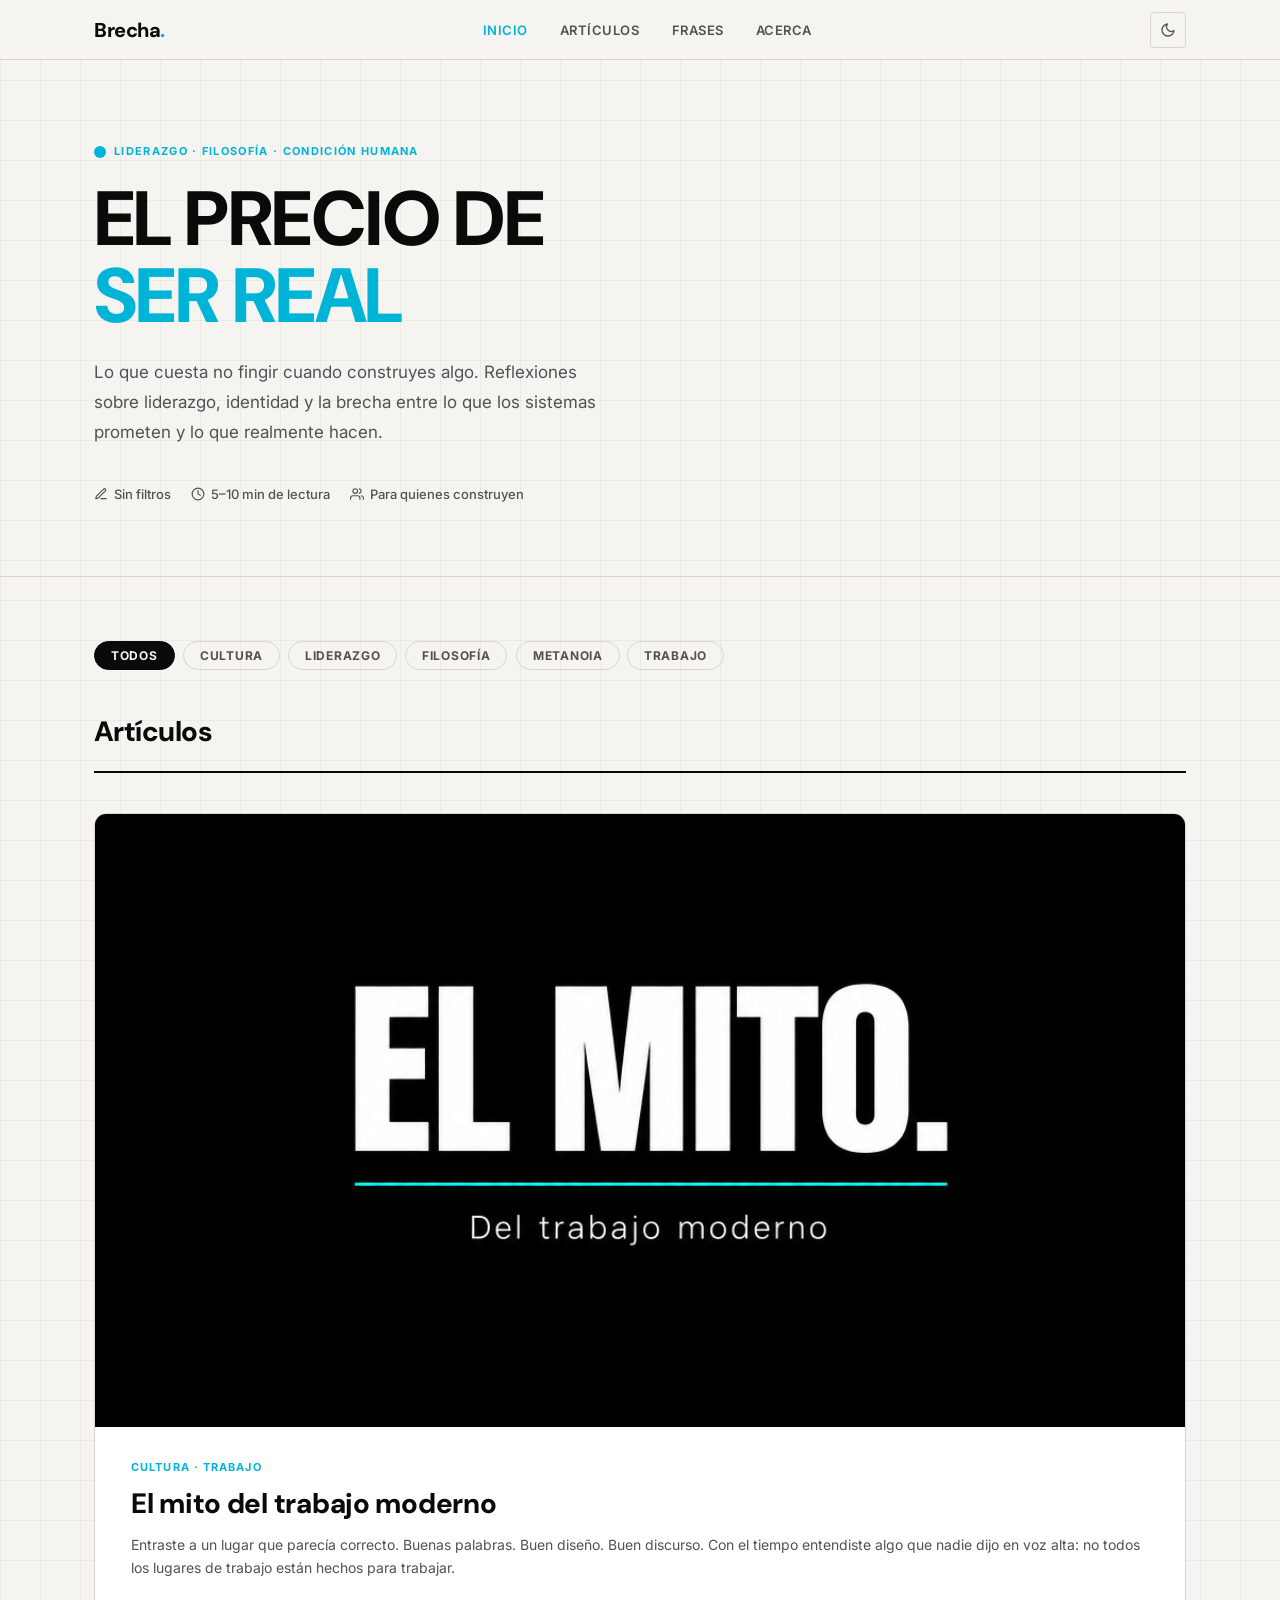
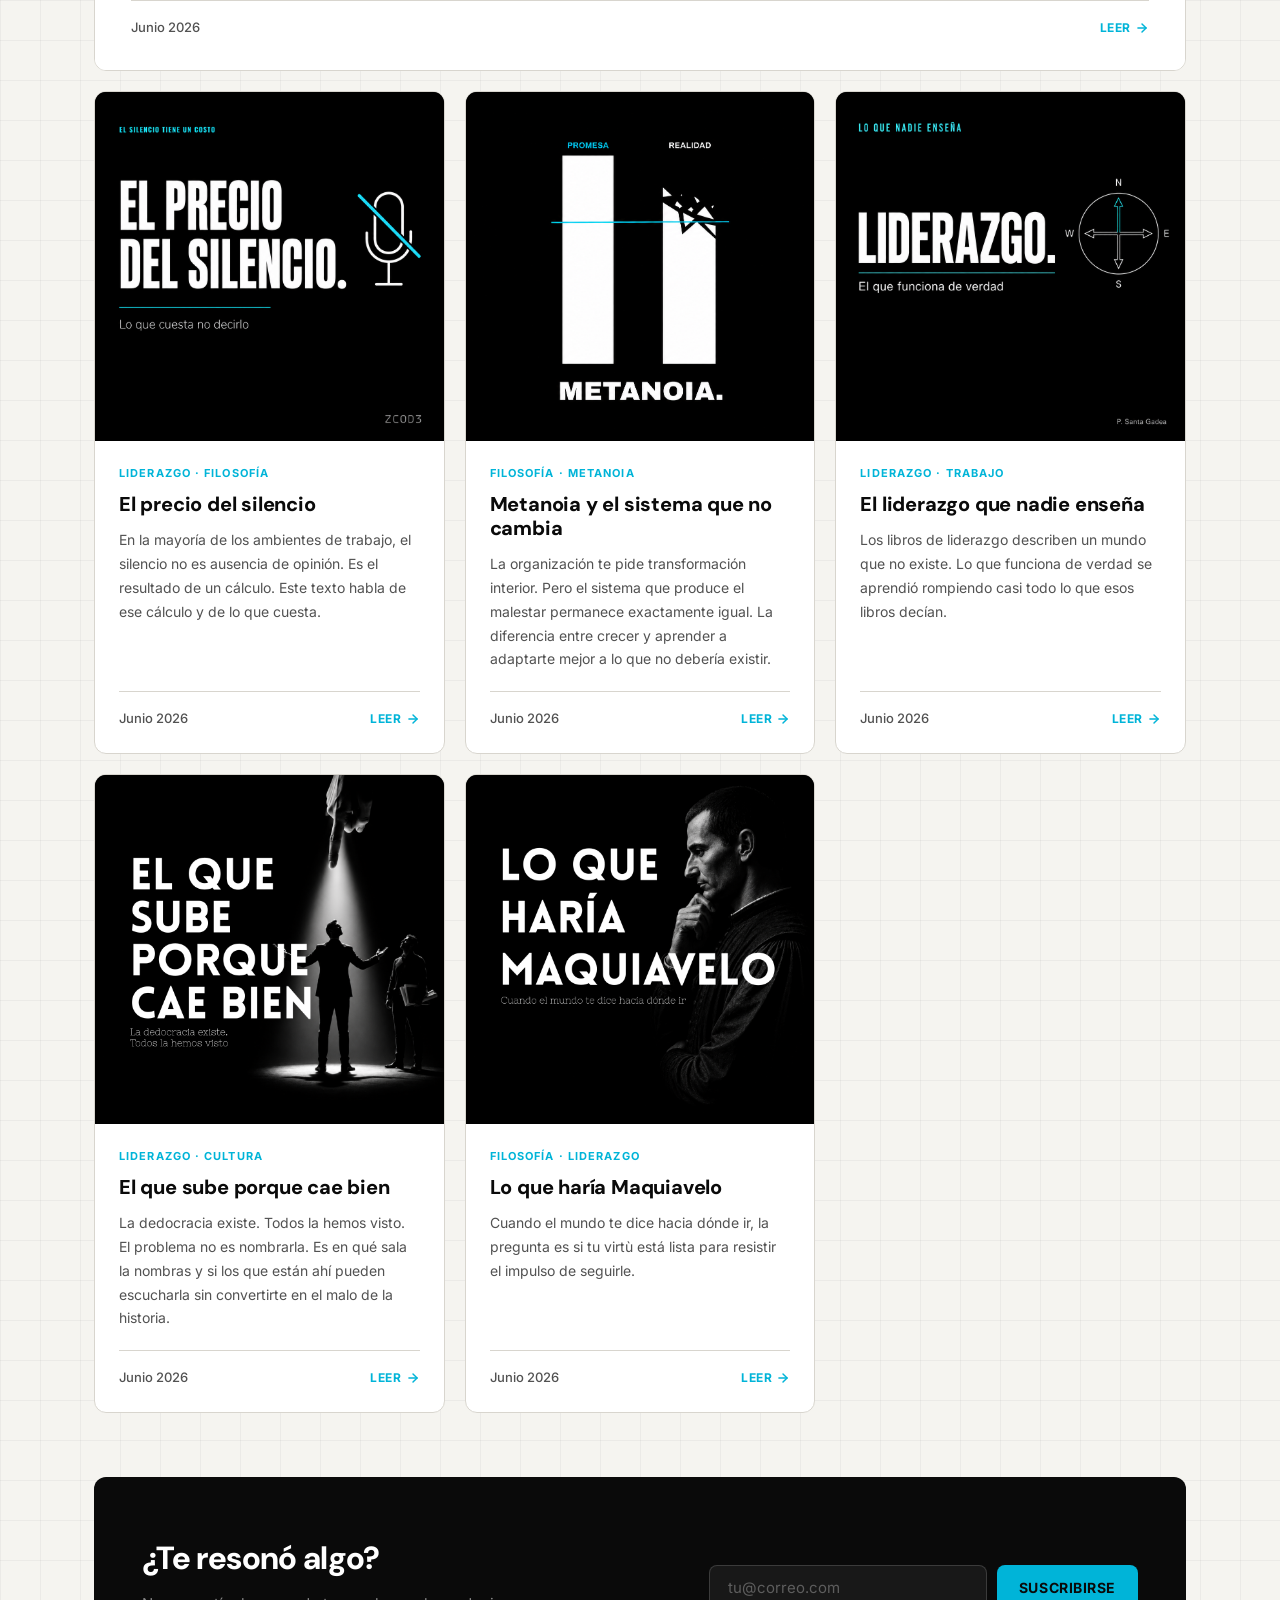
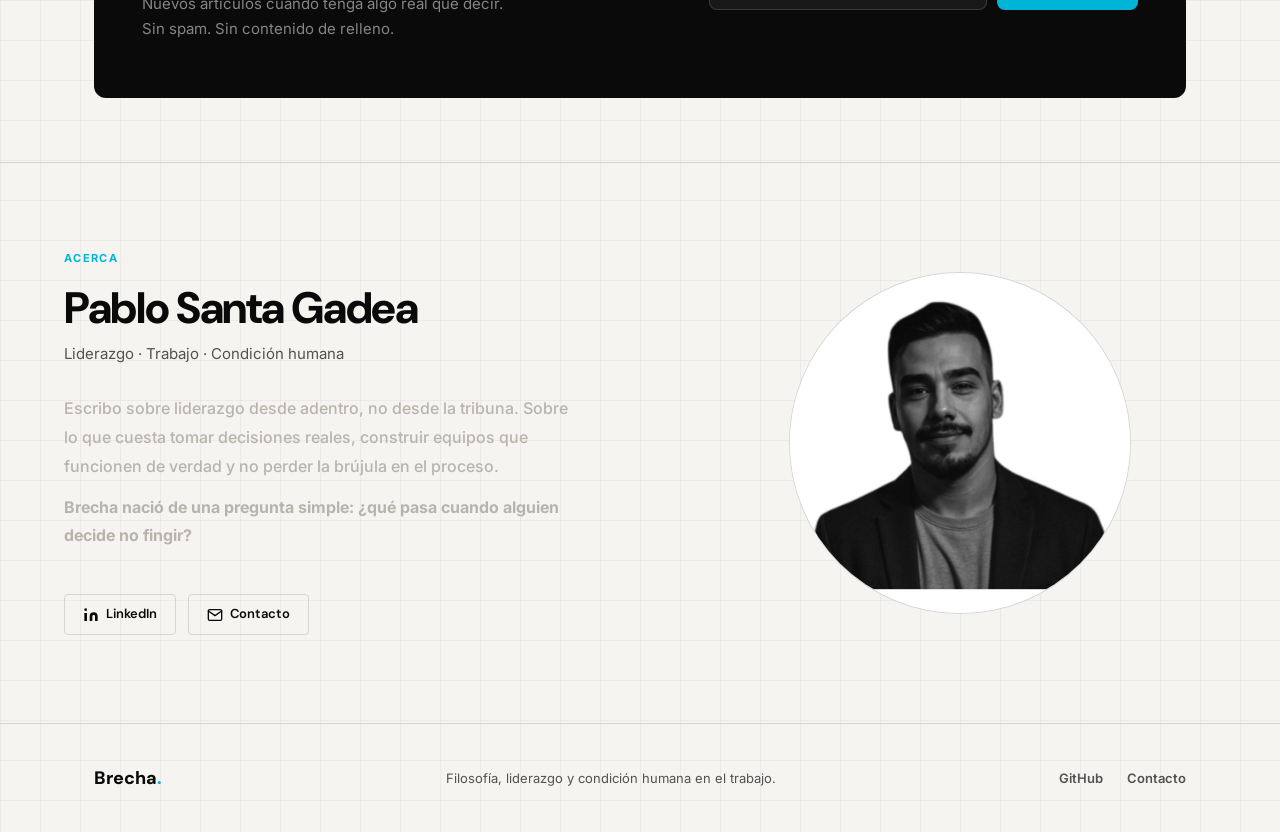
==== commit 4e7fe99e: "Correcciones artículo liderazgo, about y frases - El liderazgo que nadie enseña: elimina párrafo con" ====
--- a/index.html
+++ b/index.html
@@ -265,7 +265,7 @@
         <h2 class="about__name">Pablo Santa Gadea</h2>
         <p class="about__role">Liderazgo · Trabajo · Condición humana</p>
         <p class="about__bio">Escribo sobre liderazgo desde adentro, no desde la tribuna. Sobre lo que cuesta tomar decisiones reales, construir equipos que funcionen de verdad y no perder la brújula en el proceso.</p>
-        <p class="about__bio">Brecha nació de una pregunta simple: ¿qué pasa cuando alguien decide no fingir?</p>
+        <p class="about__bio"><strong>Brecha nació de una pregunta simple: ¿qué pasa cuando alguien decide no fingir?</strong></p>
         <div class="about__links">
           <a href="https://www.linkedin.com/in/psg-automatiza-con-ia/" target="_blank" rel="noopener" class="about__link">
             <svg width="16" height="16" viewBox="0 0 24 24" fill="currentColor"><path d="M16 8a6 6 0 0 1 6 6v7h-4v-7a2 2 0 0 0-2-2 2 2 0 0 0-2 2v7h-4v-7a6 6 0 0 1 6-6z"/><rect x="2" y="9" width="4" height="12"/><circle cx="4" cy="4" r="2"/></svg>
--- a/assets/css/style.css
+++ b/assets/css/style.css
@@ -1255,6 +1255,7 @@
 .about__bio {
   font-size: 1rem;
   color: #B8B4AC;
+  font-weight: 500;
   line-height: 1.8;
   margin-bottom: 12px;
 }
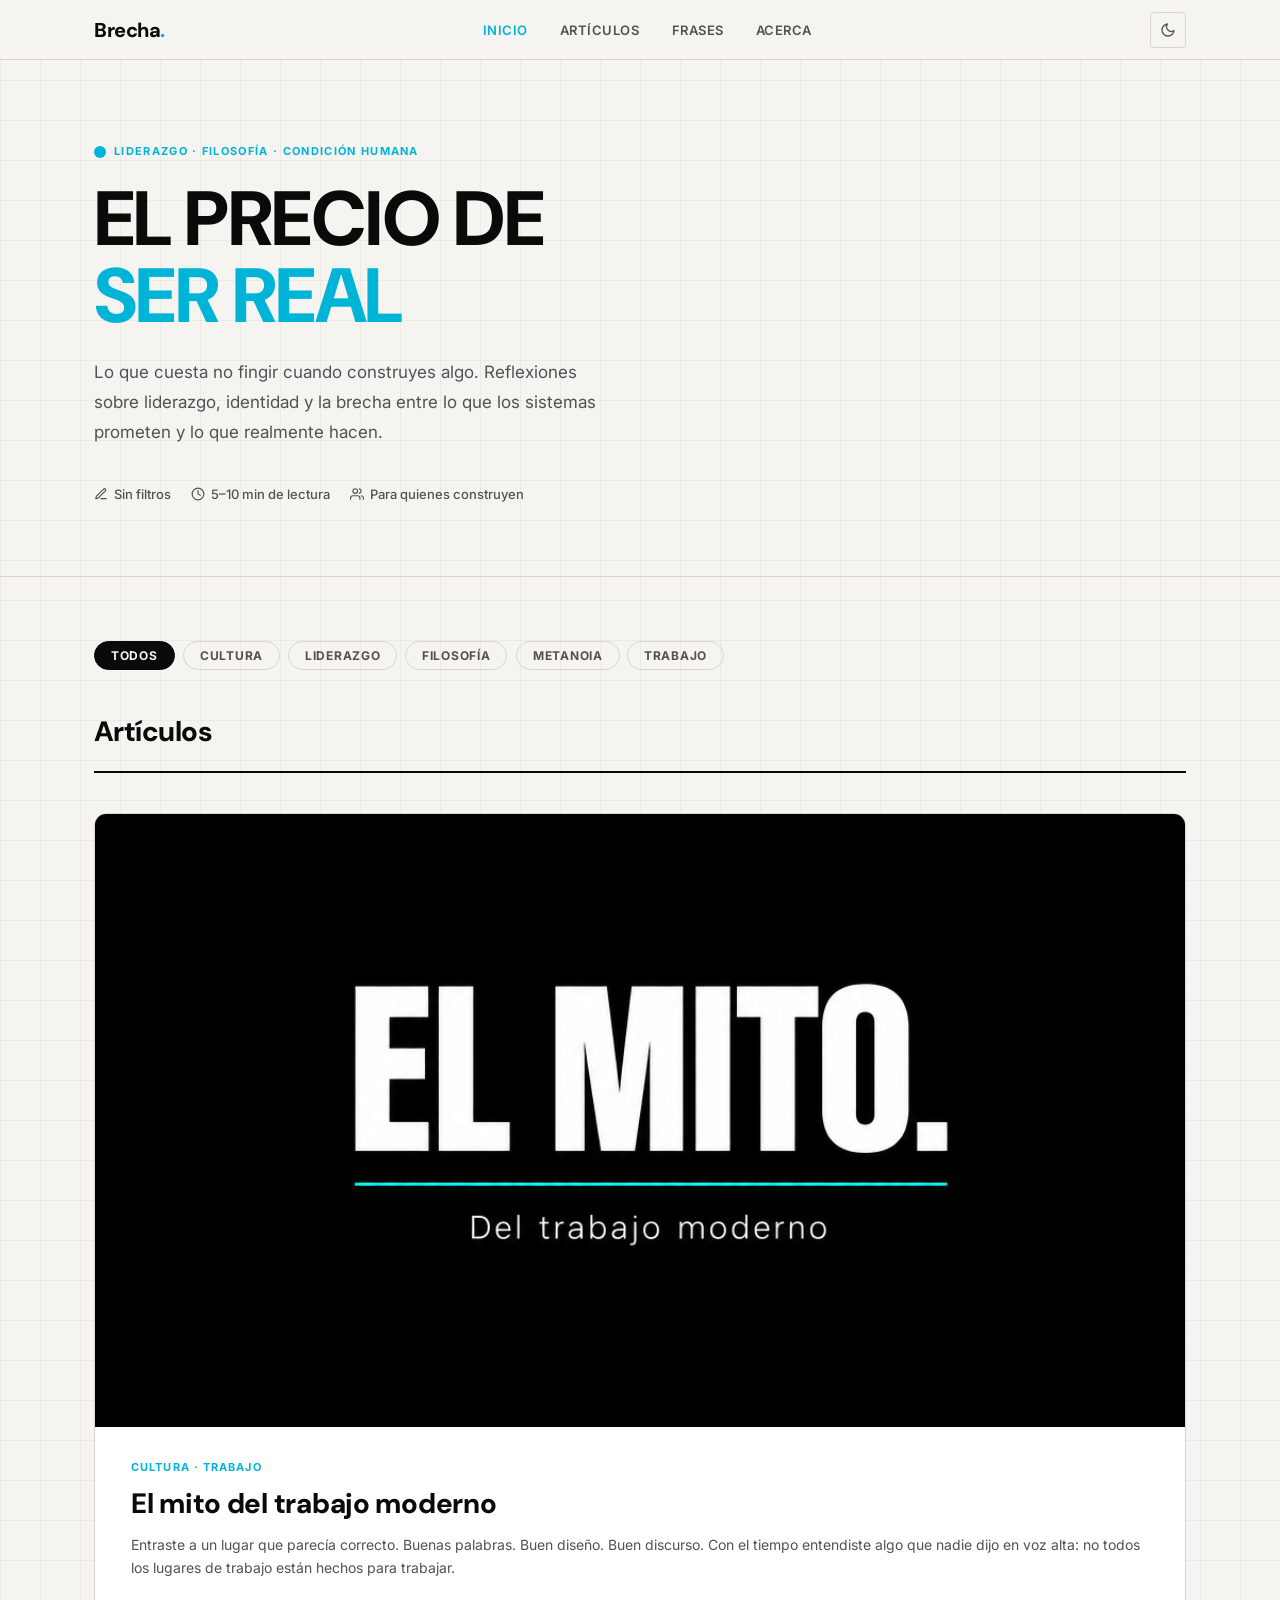
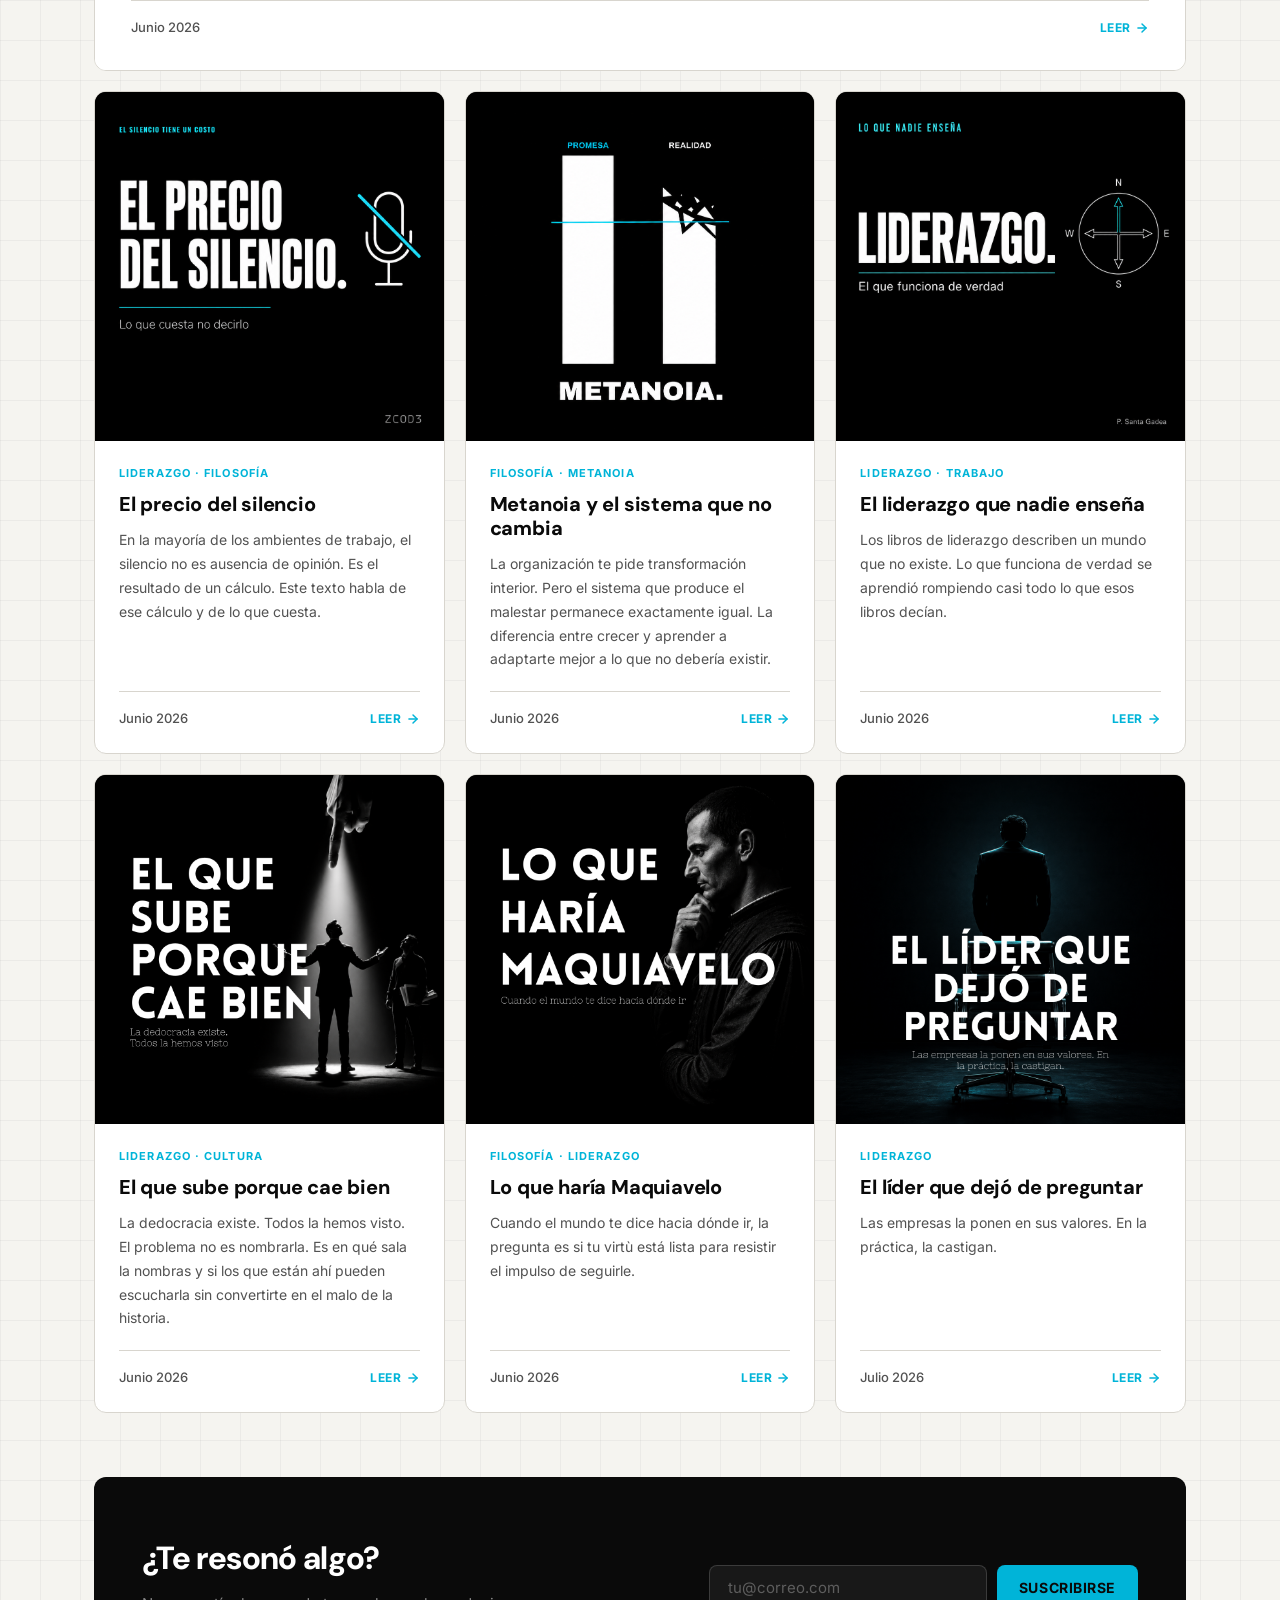
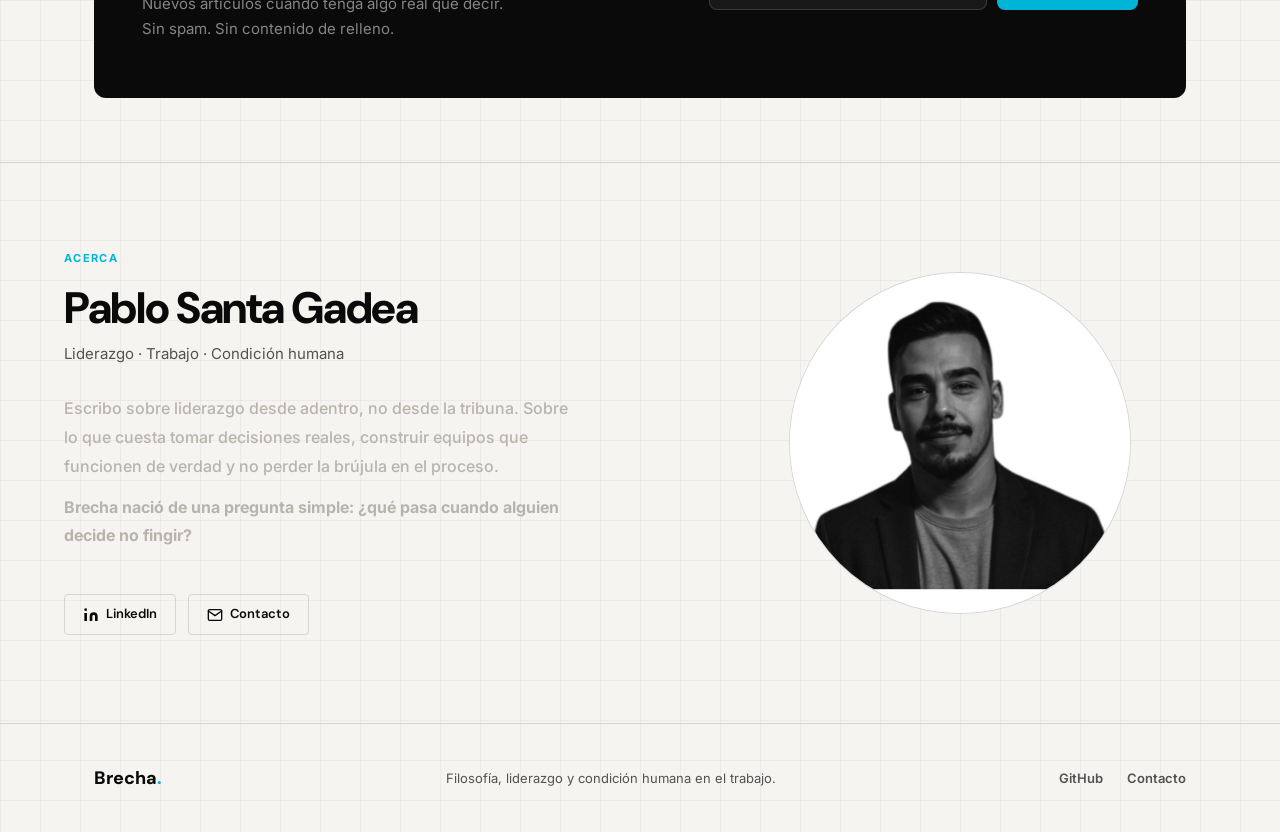
==== commit 5d23c676: "Add artículo 7: El líder que dejó de preguntar" ====
--- a/index.html
+++ b/index.html
@@ -5,6 +5,17 @@
   <meta name="viewport" content="width=device-width, initial-scale=1.0" />
   <title>Brecha — El precio de ser real</title>
   <meta name="description" content="Lo que cuesta ser real cuando construyes algo. Reflexiones sobre liderazgo, identidad y la brecha entre lo que los sistemas prometen y lo que realmente hacen." />
+  <!-- Open Graph -->
+  <meta property="og:type" content="website" />
+  <meta property="og:site_name" content="Brecha" />
+  <meta property="og:url" content="https://thinking.zcod3.com/" />
+  <meta property="og:title" content="Brecha — El precio de ser real" />
+  <meta property="og:description" content="Lo que cuesta ser real cuando construyes algo. Reflexiones sobre liderazgo, identidad y la brecha entre lo que los sistemas prometen y lo que realmente hacen." />
+  <meta property="og:image" content="https://thinking.zcod3.com/image/brecha-og.png" />
+  <meta name="twitter:card" content="summary_large_image" />
+  <meta name="twitter:title" content="Brecha — El precio de ser real" />
+  <meta name="twitter:description" content="Lo que cuesta ser real cuando construyes algo. Reflexiones sobre liderazgo, identidad y la brecha entre lo que los sistemas prometen y lo que realmente hacen." />
+  <meta name="twitter:image" content="https://thinking.zcod3.com/image/brecha-og.png" />
 
   <link rel="preconnect" href="https://fonts.googleapis.com" />
   <link rel="preconnect" href="https://fonts.gstatic.com" crossorigin />
@@ -234,6 +245,29 @@
             </div>
           </article>
 
+          <!-- Card 7 -->
+          <article class="post-card"
+                   data-tags="liderazgo"
+                   onclick="location.href='posts/la-curiosidad-no-es-infantil.html'">
+            <div class="post-card__image-placeholder">
+              <img src="image/el_lider_que_dejo_de_preguntar.png" alt="El líder que dejó de preguntar" />
+            </div>
+            <div class="post-card__body">
+              <p class="post-card__tag">Liderazgo</p>
+              <h3 class="post-card__title">El líder que dejó de preguntar</h3>
+              <p class="post-card__excerpt">
+                Las empresas la ponen en sus valores. En la práctica, la castigan.
+              </p>
+              <div class="post-card__footer">
+                <span class="post-card__date">Julio 2026</span>
+                <span class="post-card__read">
+                  Leer
+                  <svg xmlns="http://www.w3.org/2000/svg" width="14" height="14" viewBox="0 0 24 24" fill="none" stroke="currentColor" stroke-width="2.5" stroke-linecap="round" stroke-linejoin="round"><line x1="5" y1="12" x2="19" y2="12"/><polyline points="12 5 19 12 12 19"/></svg>
+                </span>
+              </div>
+            </div>
+          </article>
+
         </div>
       </div>
     </section>
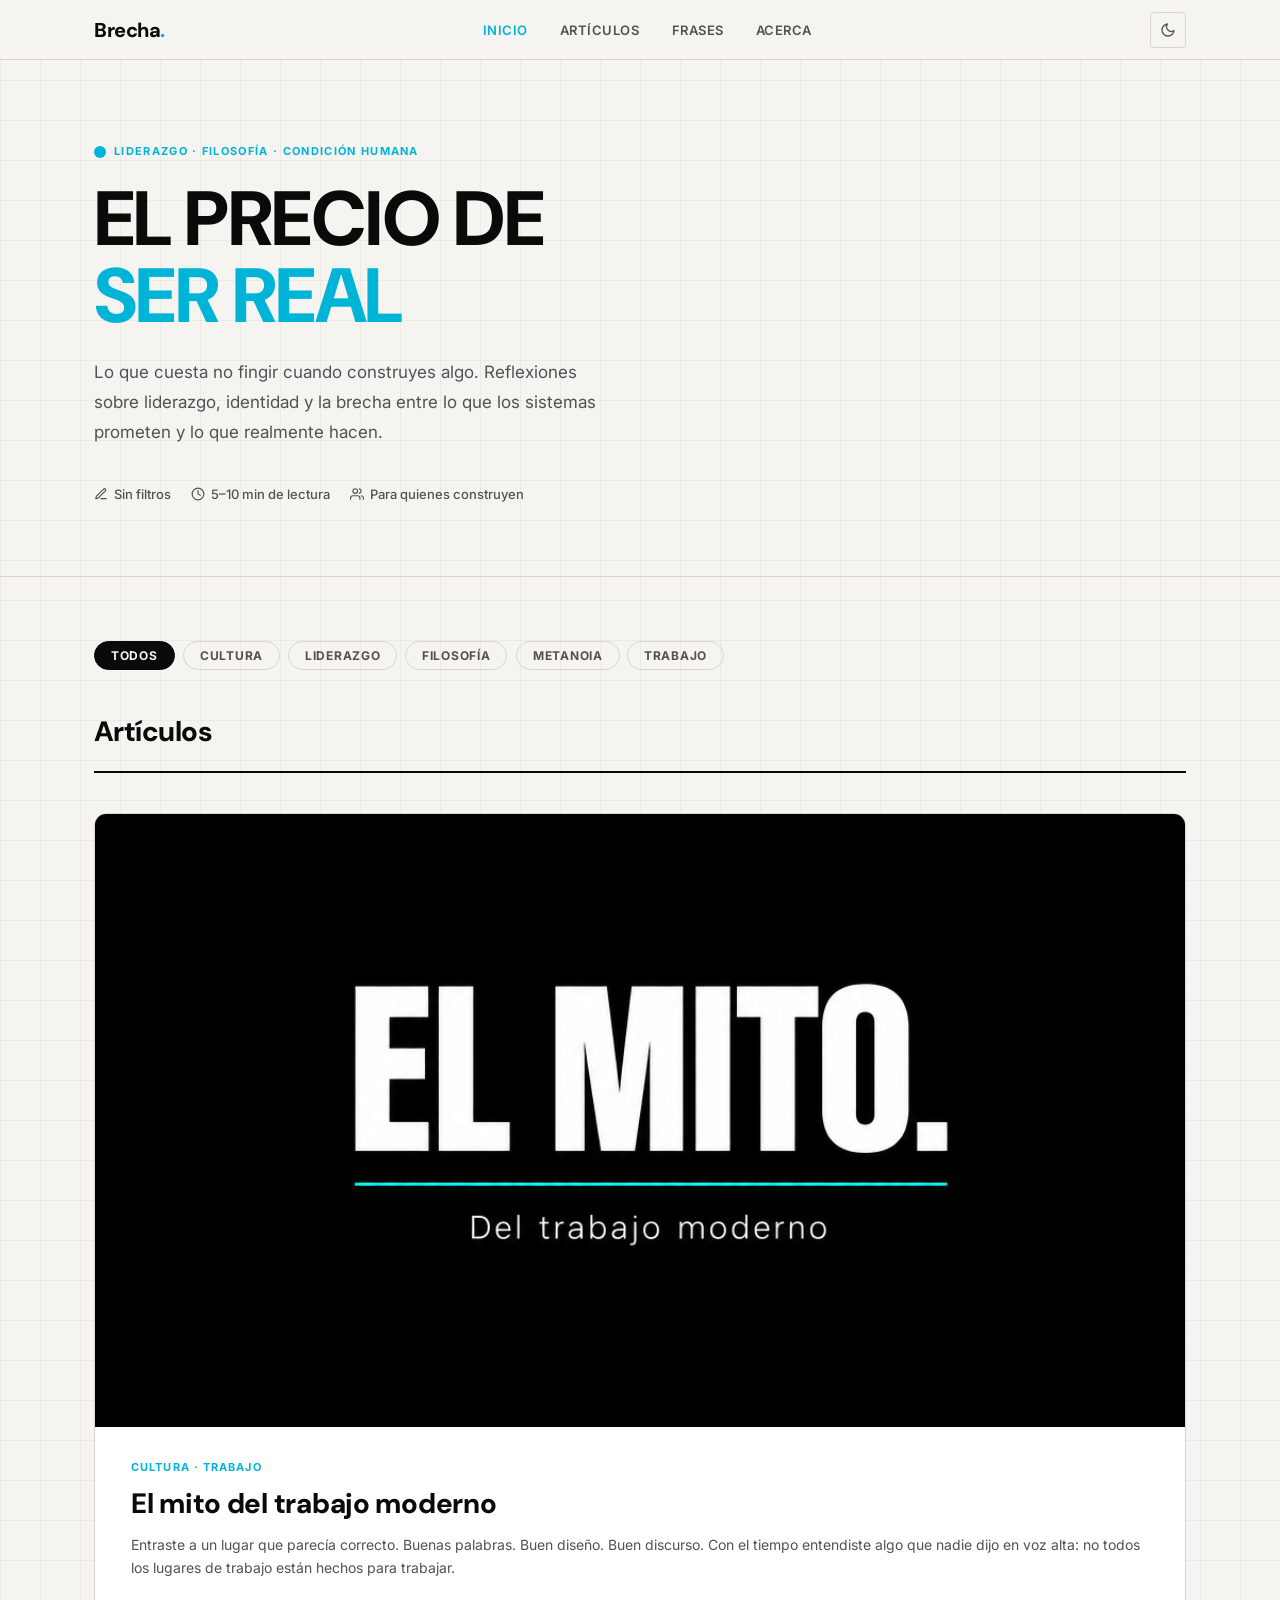
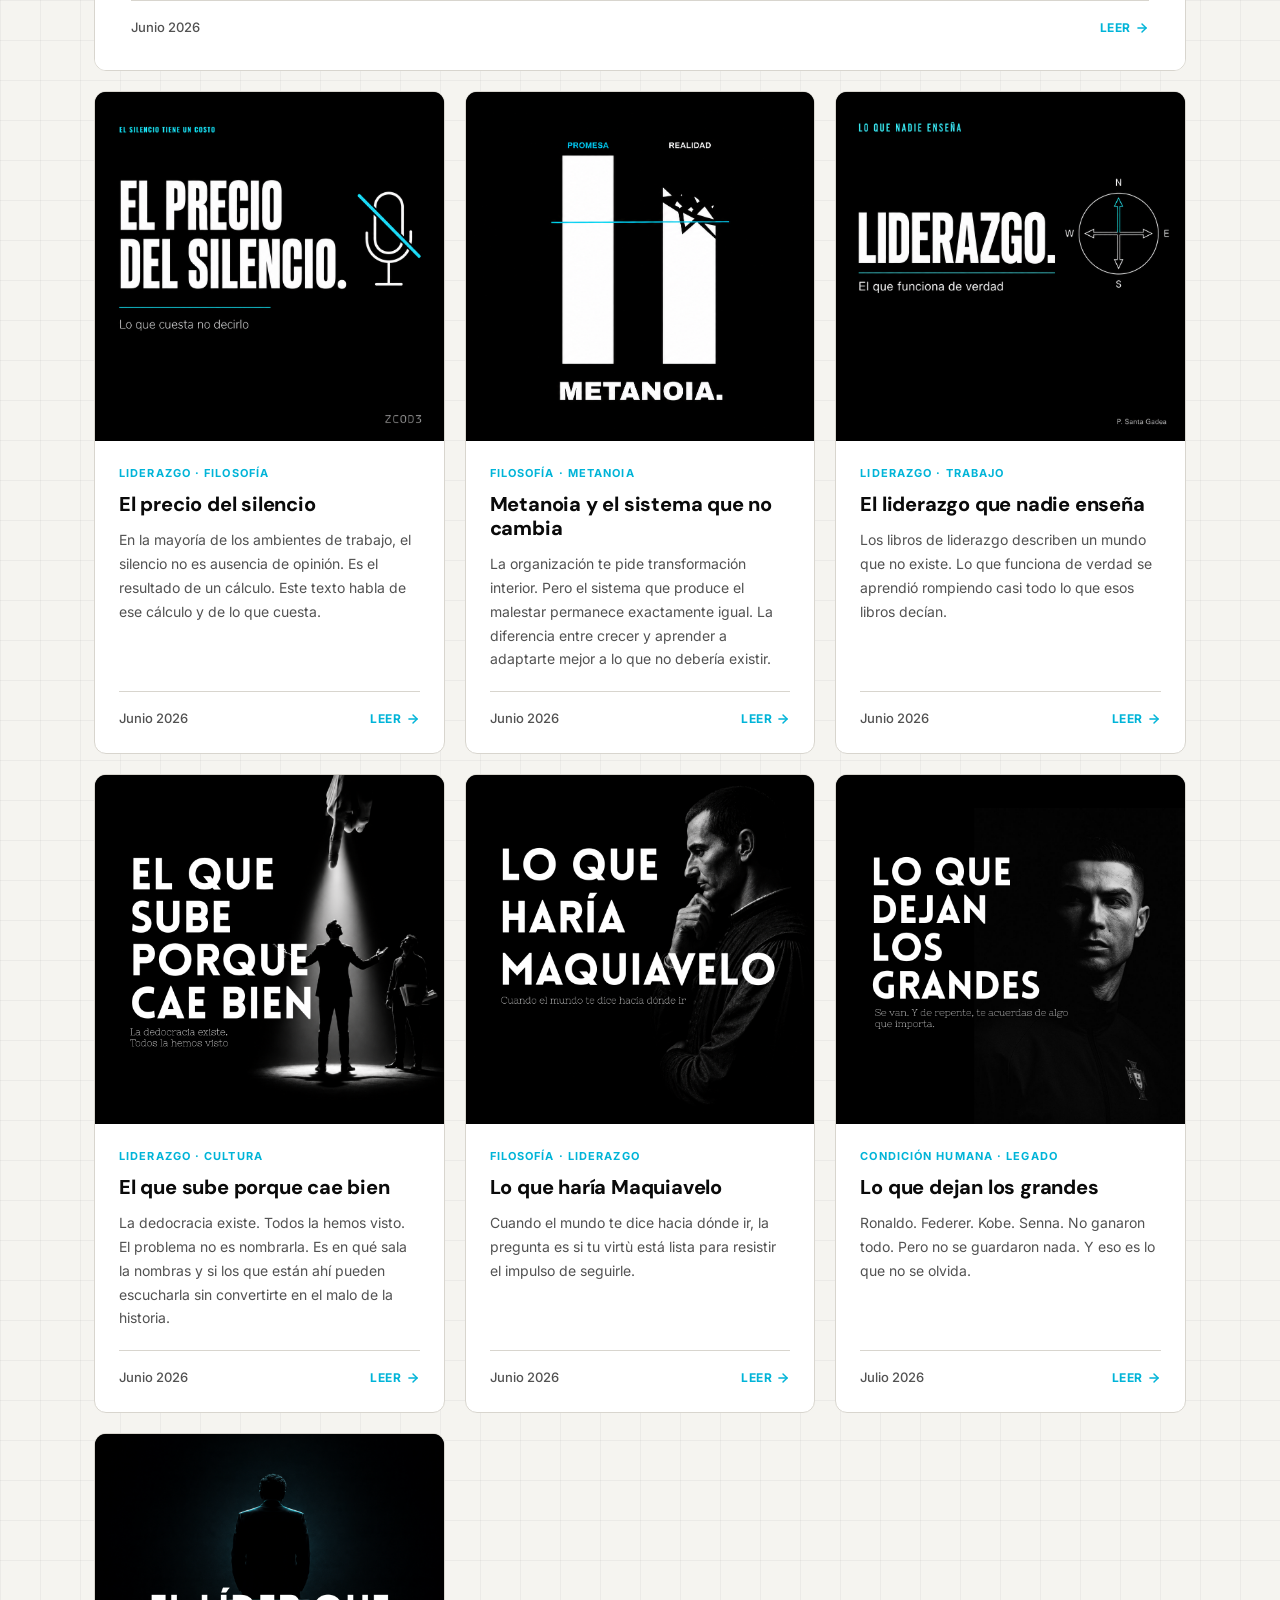
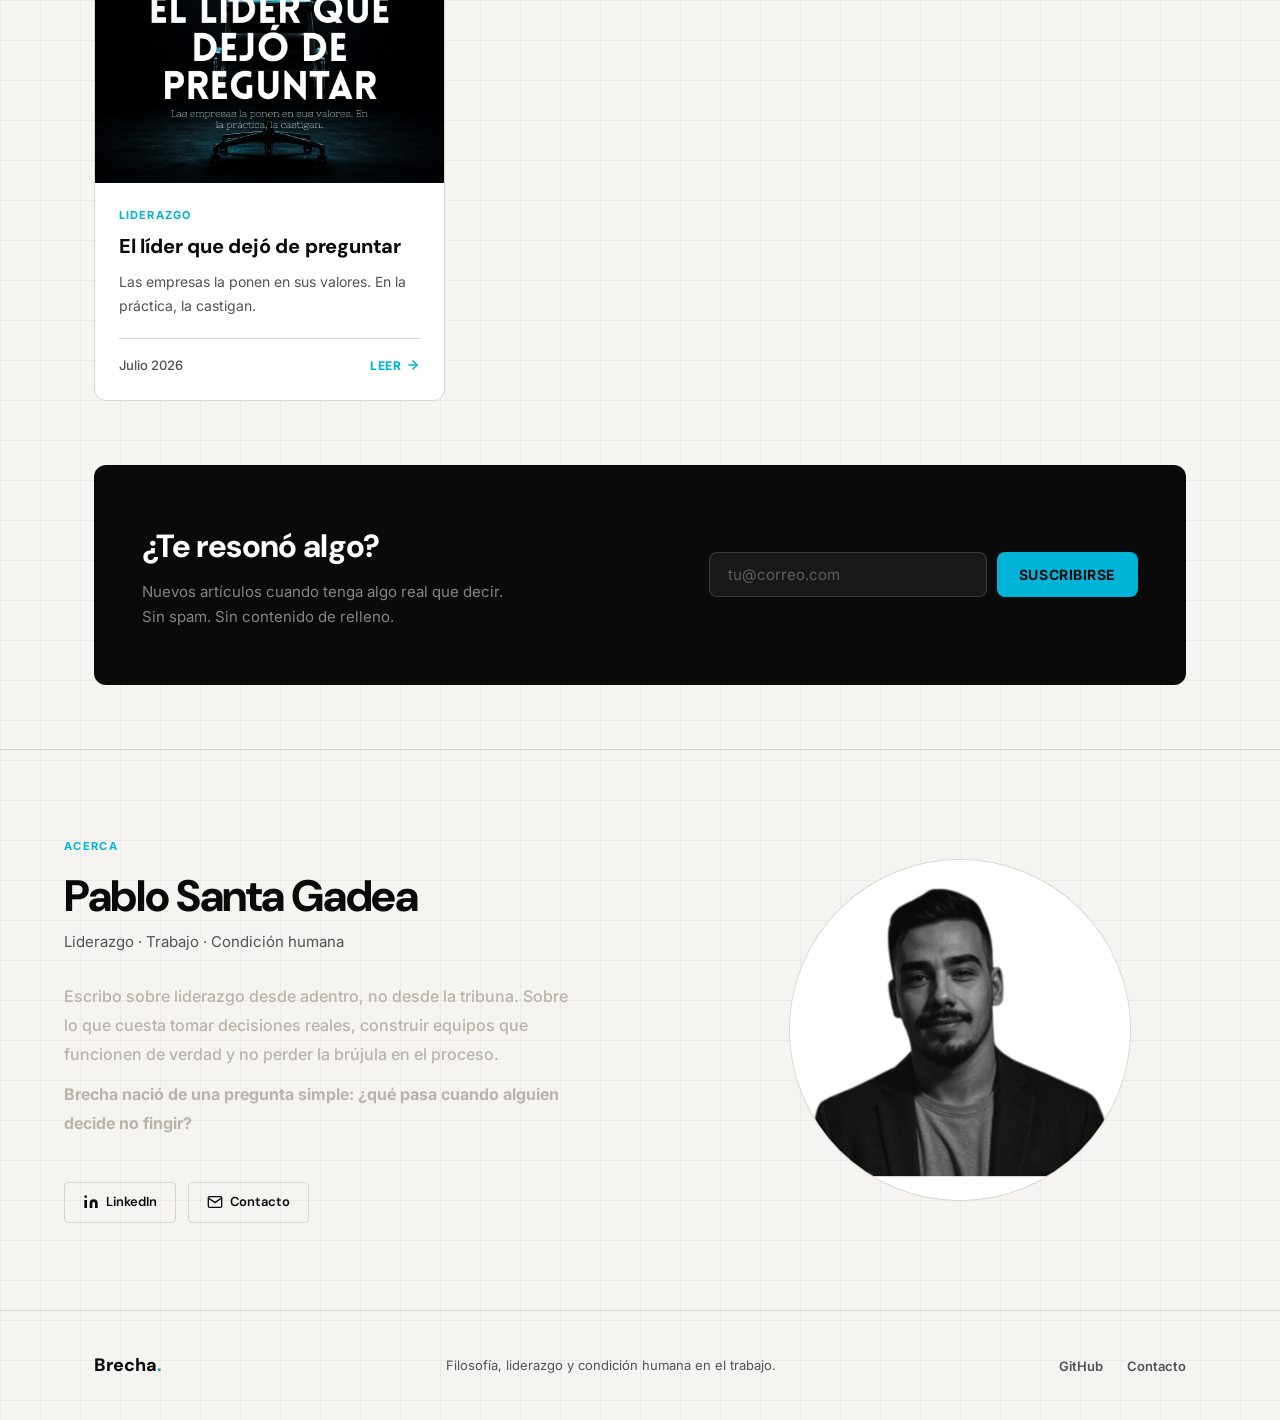
==== commit 711aa0be: "Add article: Lo que dejan los grandes New post about legacy, giving everything, and what figures lik" ====
--- a/index.html
+++ b/index.html
@@ -245,6 +245,30 @@
             </div>
           </article>
 
+          <!-- Card 8 -->
+          <article class="post-card"
+                   data-tags="legado,condicion-humana"
+                   onclick="location.href='posts/lo-que-dejan-los-grandes.html'">
+            <div class="post-card__image-placeholder">
+              <img src="image/lo-que-dejan-los-grandes.png" alt="Lo que dejan los grandes" />
+            </div>
+            <div class="post-card__body">
+              <p class="post-card__tag">Condición humana · Legado</p>
+              <h3 class="post-card__title">Lo que dejan los grandes</h3>
+              <p class="post-card__excerpt">
+                Ronaldo. Federer. Kobe. Senna. No ganaron todo.
+                Pero no se guardaron nada. Y eso es lo que no se olvida.
+              </p>
+              <div class="post-card__footer">
+                <span class="post-card__date">Julio 2026</span>
+                <span class="post-card__read">
+                  Leer
+                  <svg xmlns="http://www.w3.org/2000/svg" width="14" height="14" viewBox="0 0 24 24" fill="none" stroke="currentColor" stroke-width="2.5" stroke-linecap="round" stroke-linejoin="round"><line x1="5" y1="12" x2="19" y2="12"/><polyline points="12 5 19 12 12 19"/></svg>
+                </span>
+              </div>
+            </div>
+          </article>
+
           <!-- Card 7 -->
           <article class="post-card"
                    data-tags="liderazgo"
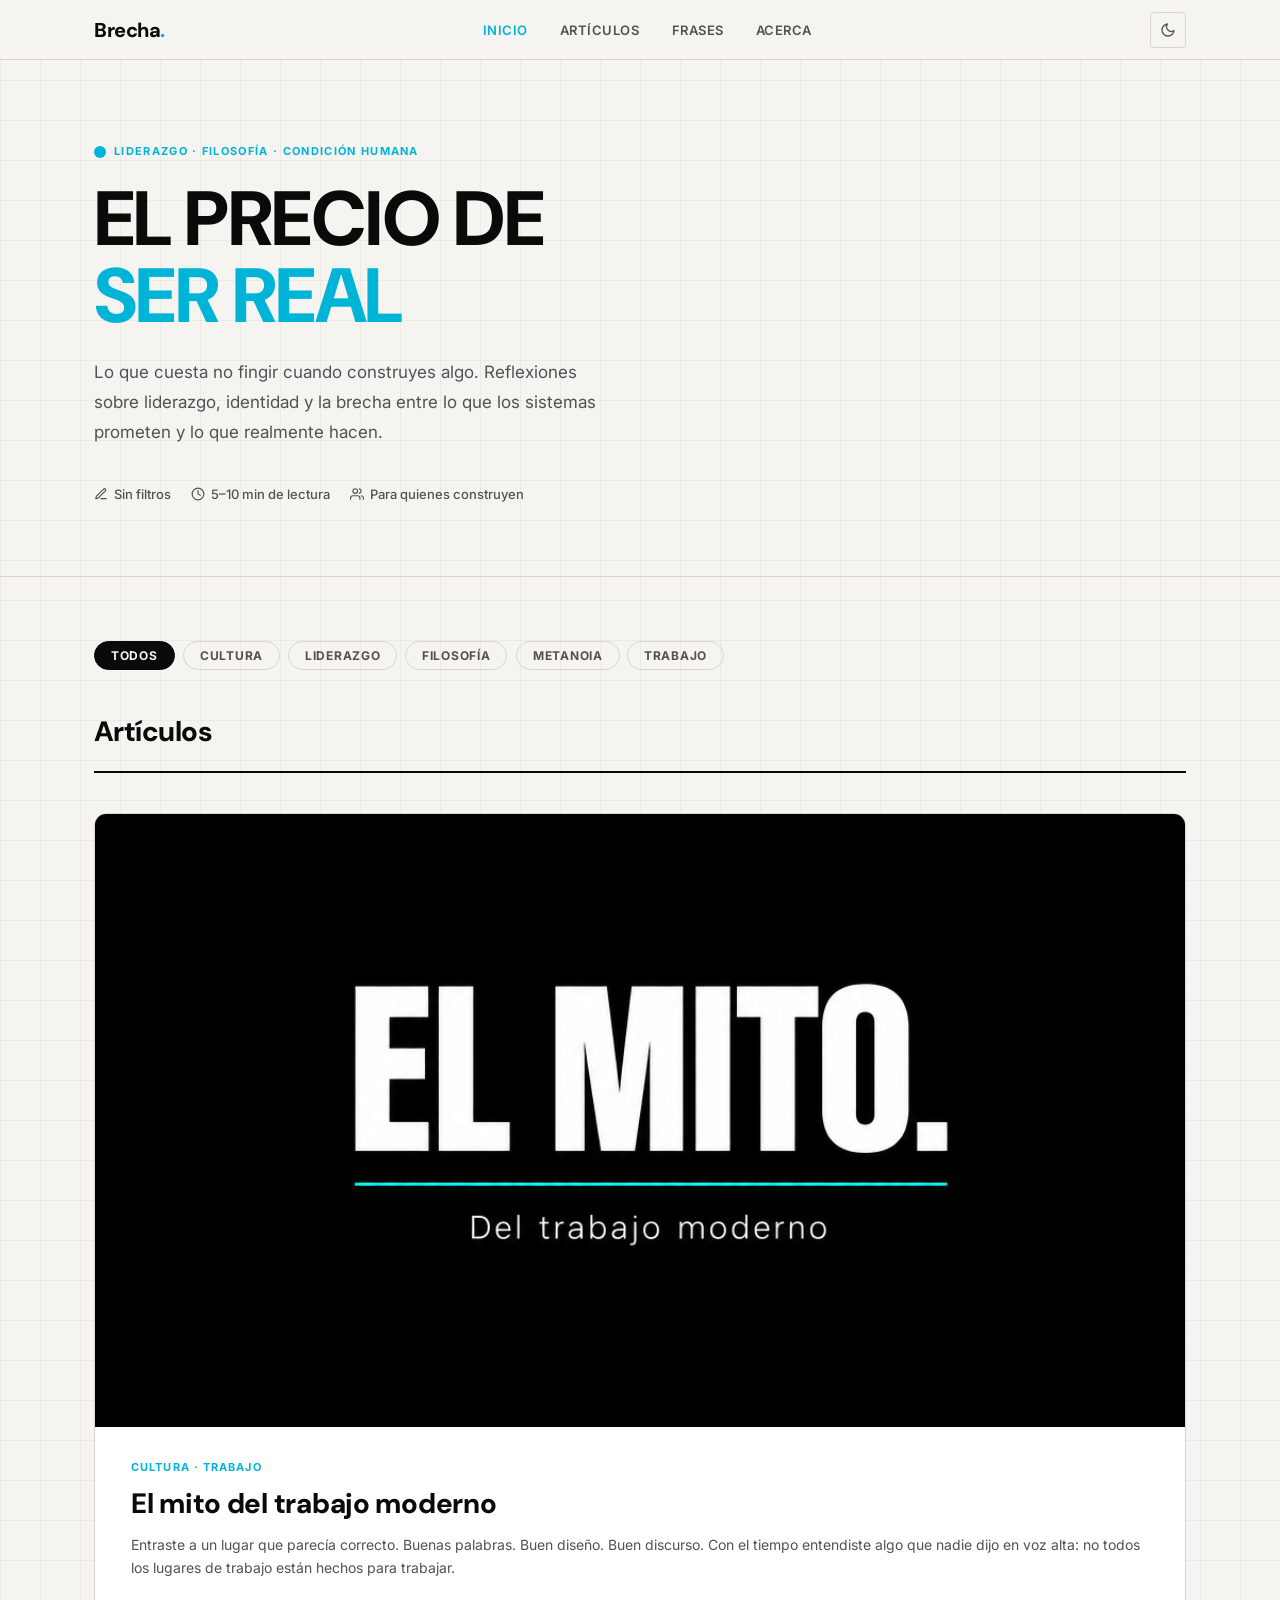
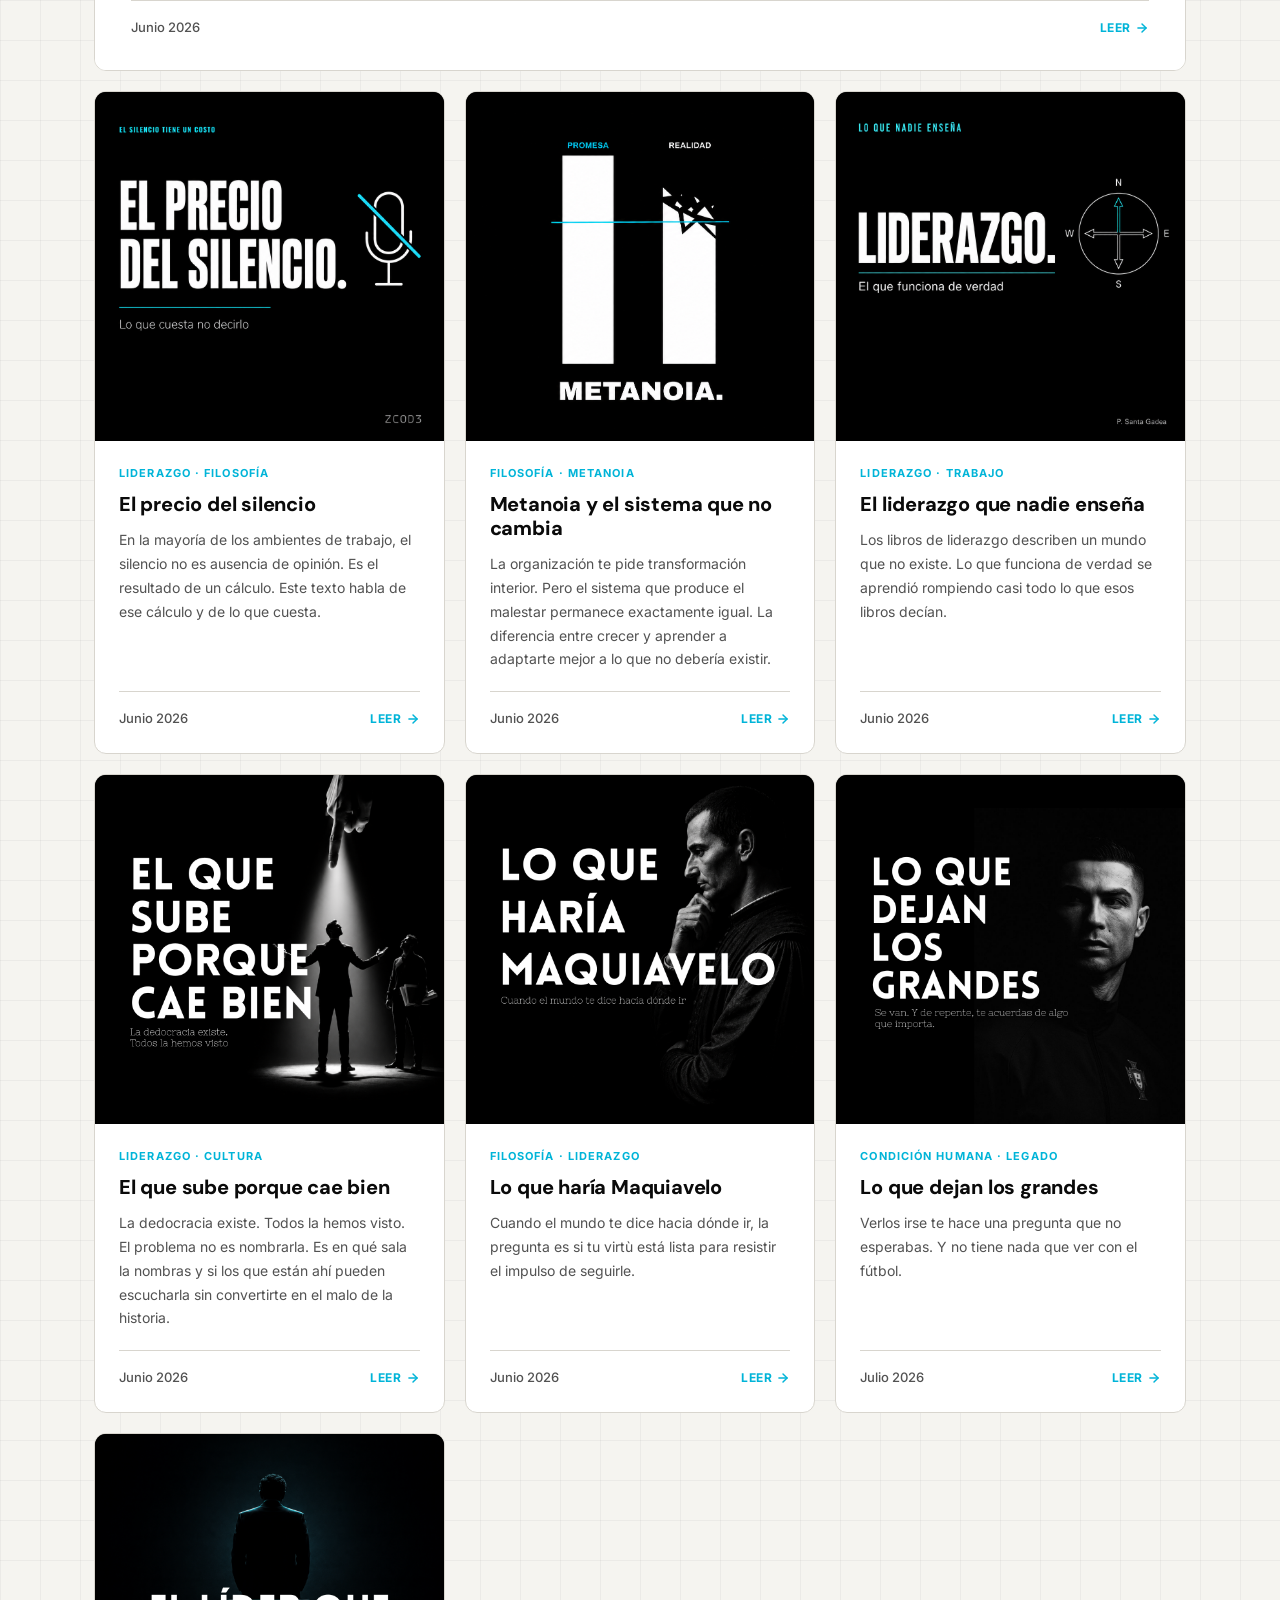
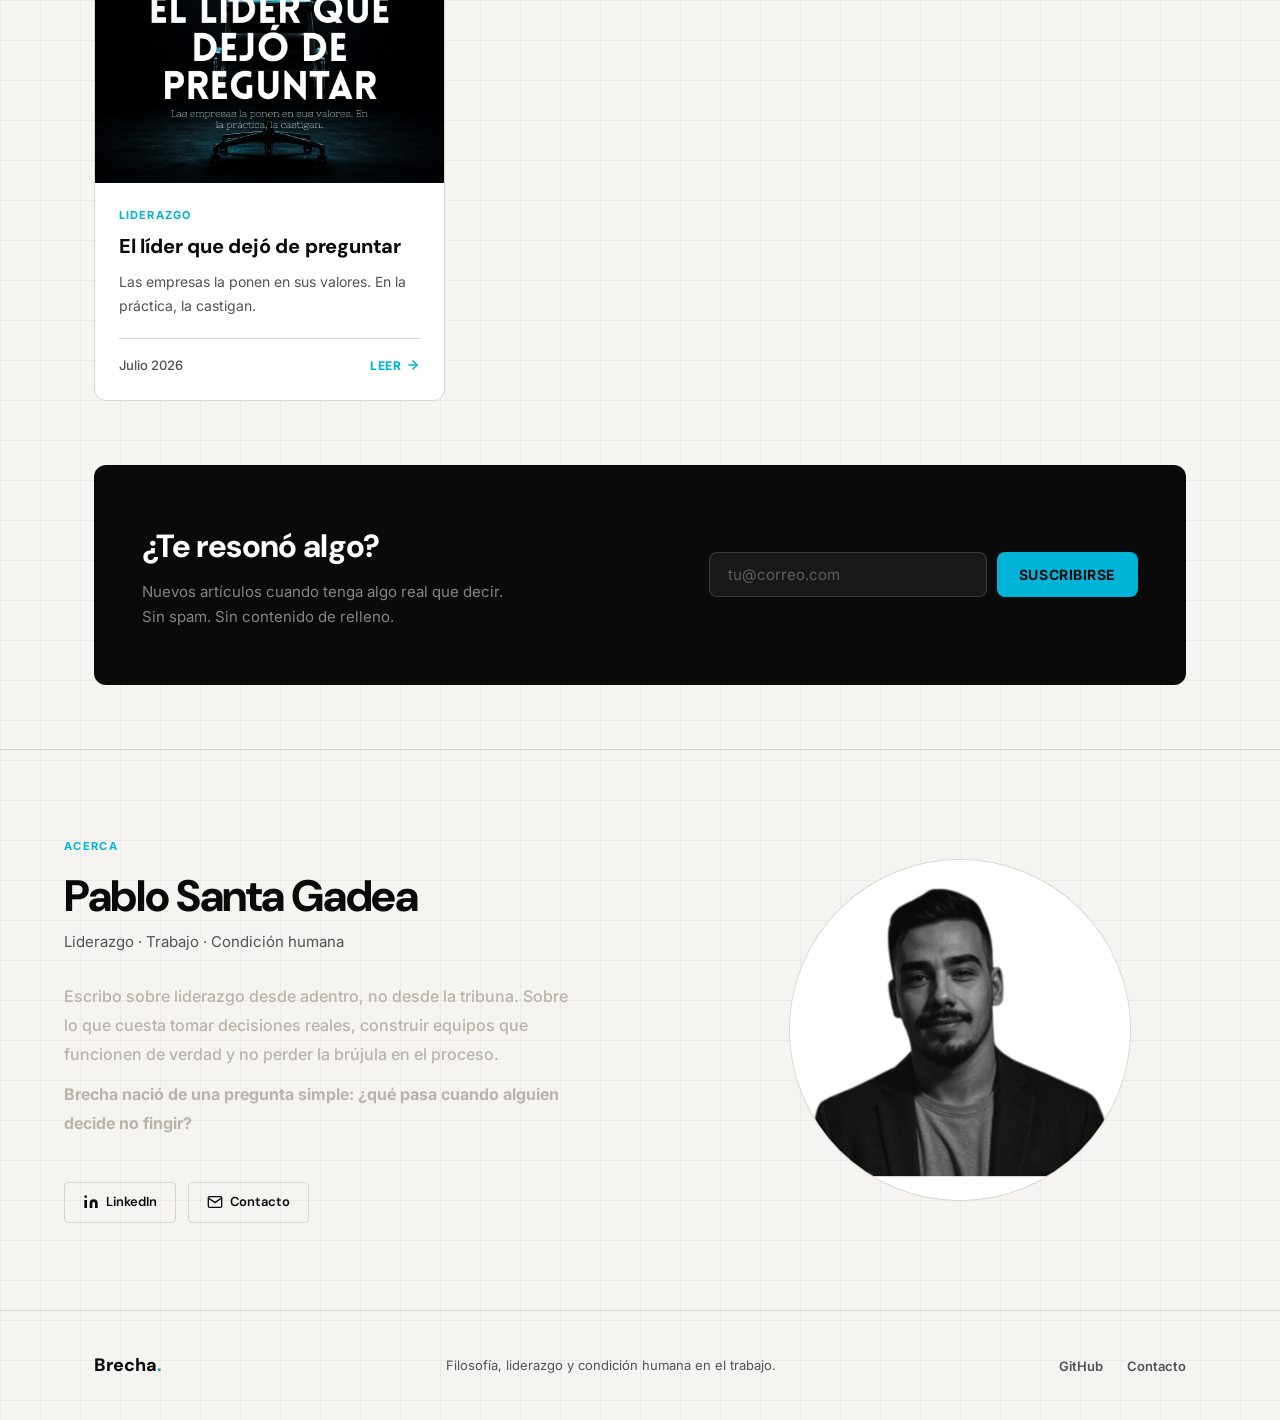
==== commit 3d57173e: "Fix card excerpt: remove name list, use intriguing hook Co-Authored-By: Claude Sonnet 4.6 <noreply@a" ====
--- a/index.html
+++ b/index.html
@@ -256,8 +256,8 @@
               <p class="post-card__tag">Condición humana · Legado</p>
               <h3 class="post-card__title">Lo que dejan los grandes</h3>
               <p class="post-card__excerpt">
-                Ronaldo. Federer. Kobe. Senna. No ganaron todo.
-                Pero no se guardaron nada. Y eso es lo que no se olvida.
+                Verlos irse te hace una pregunta que no esperabas.
+                Y no tiene nada que ver con el fútbol.
               </p>
               <div class="post-card__footer">
                 <span class="post-card__date">Julio 2026</span>
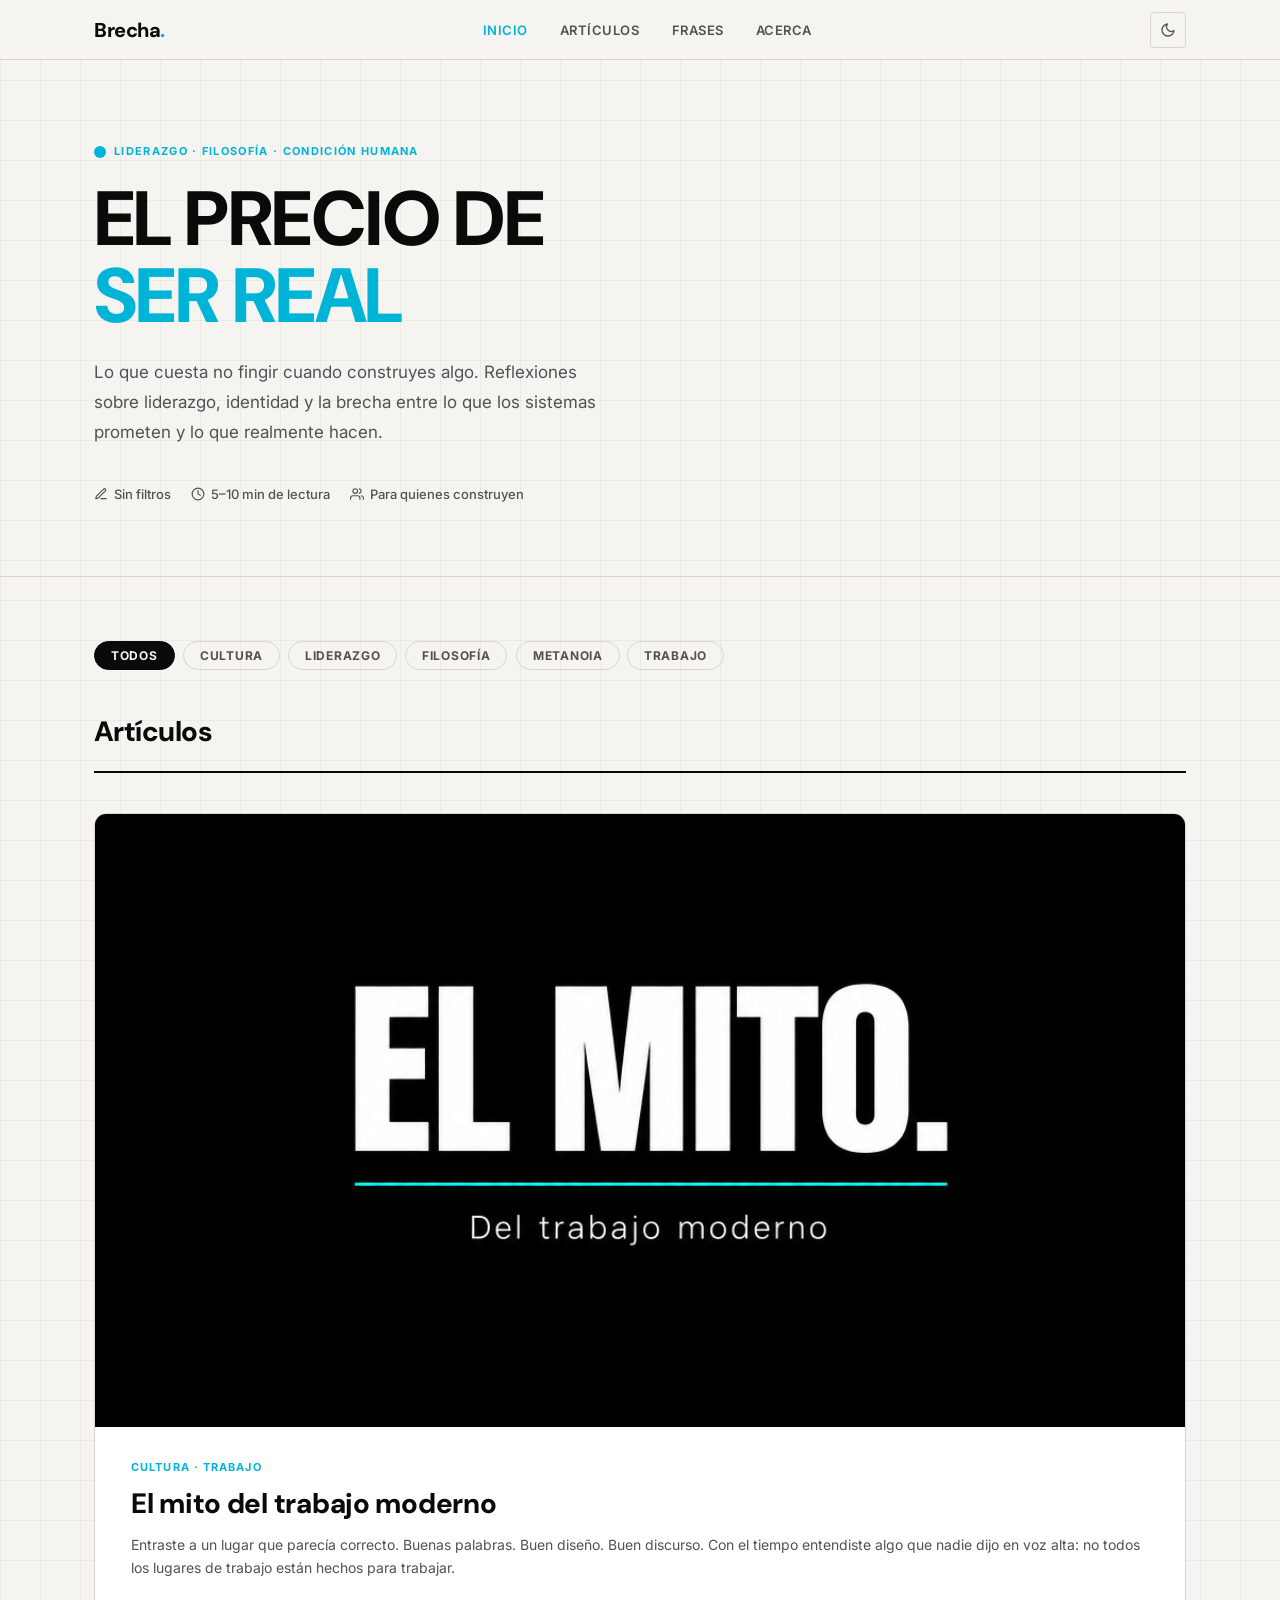
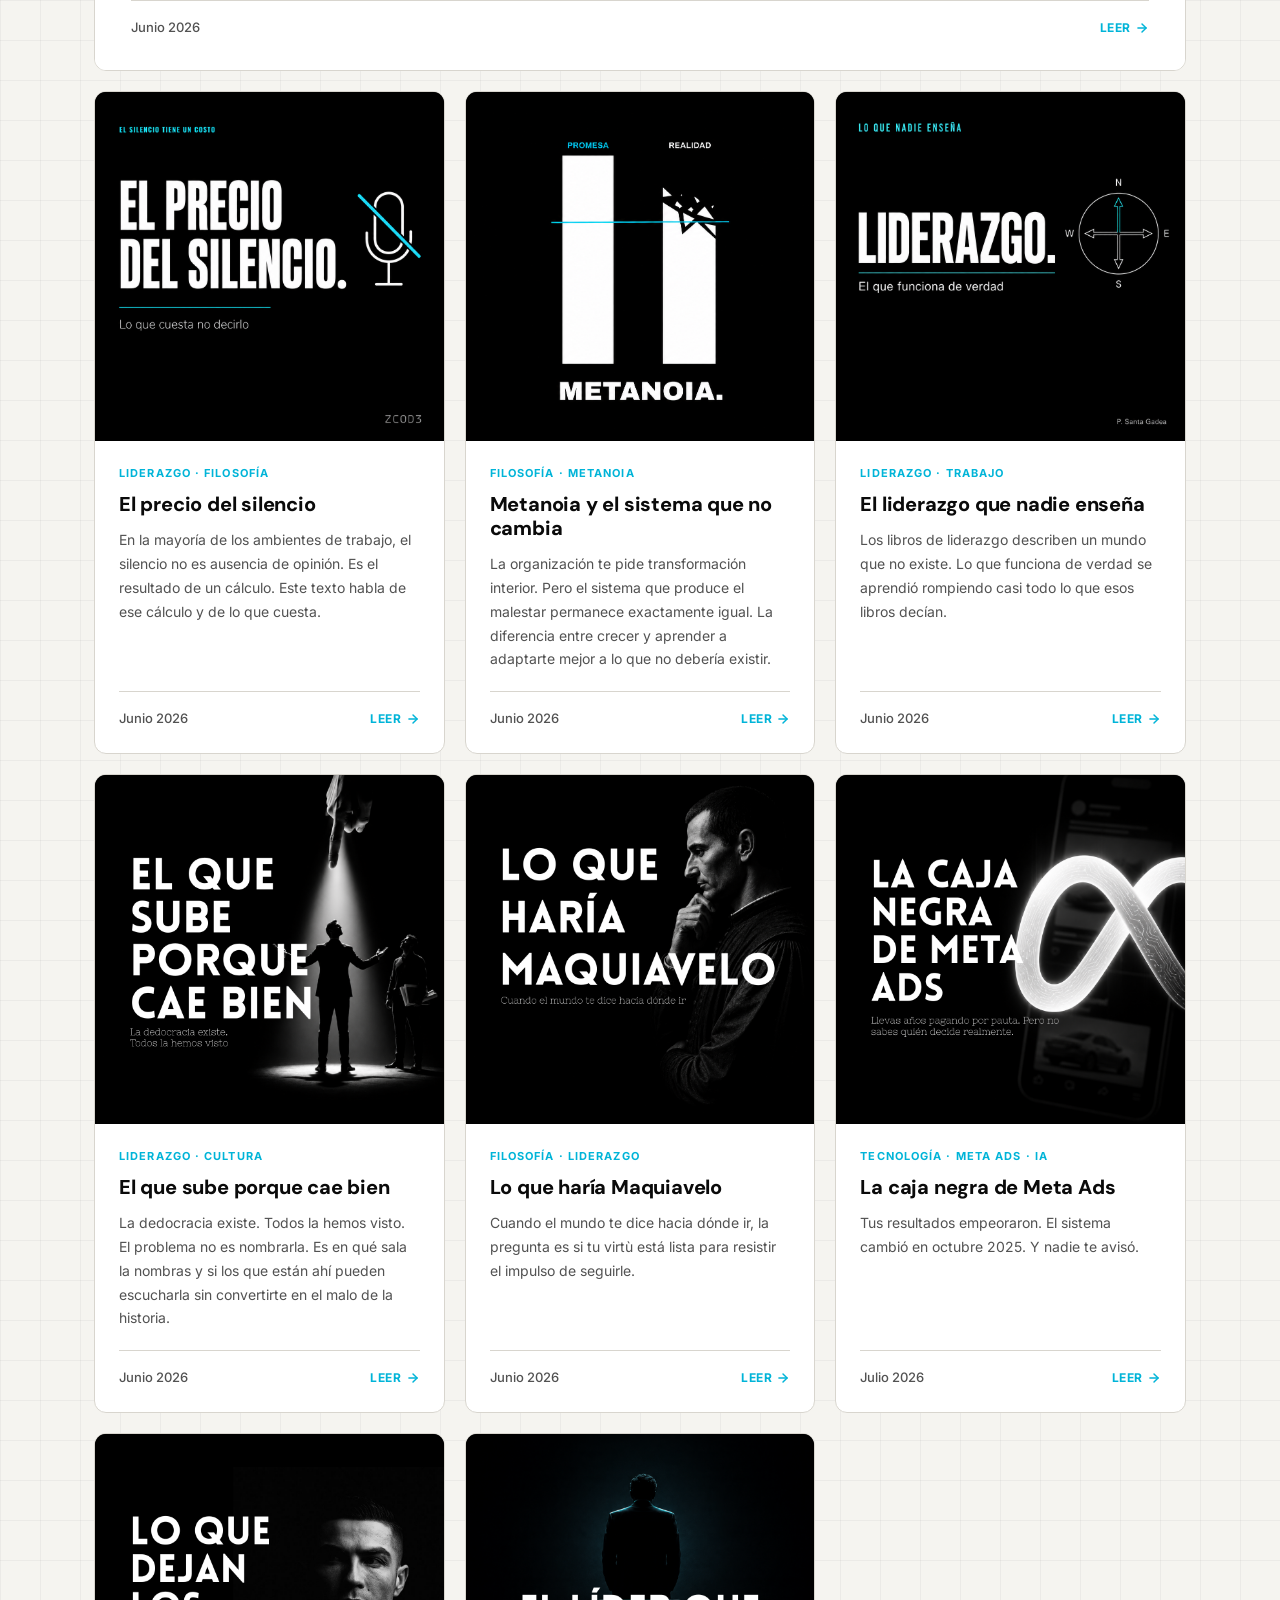
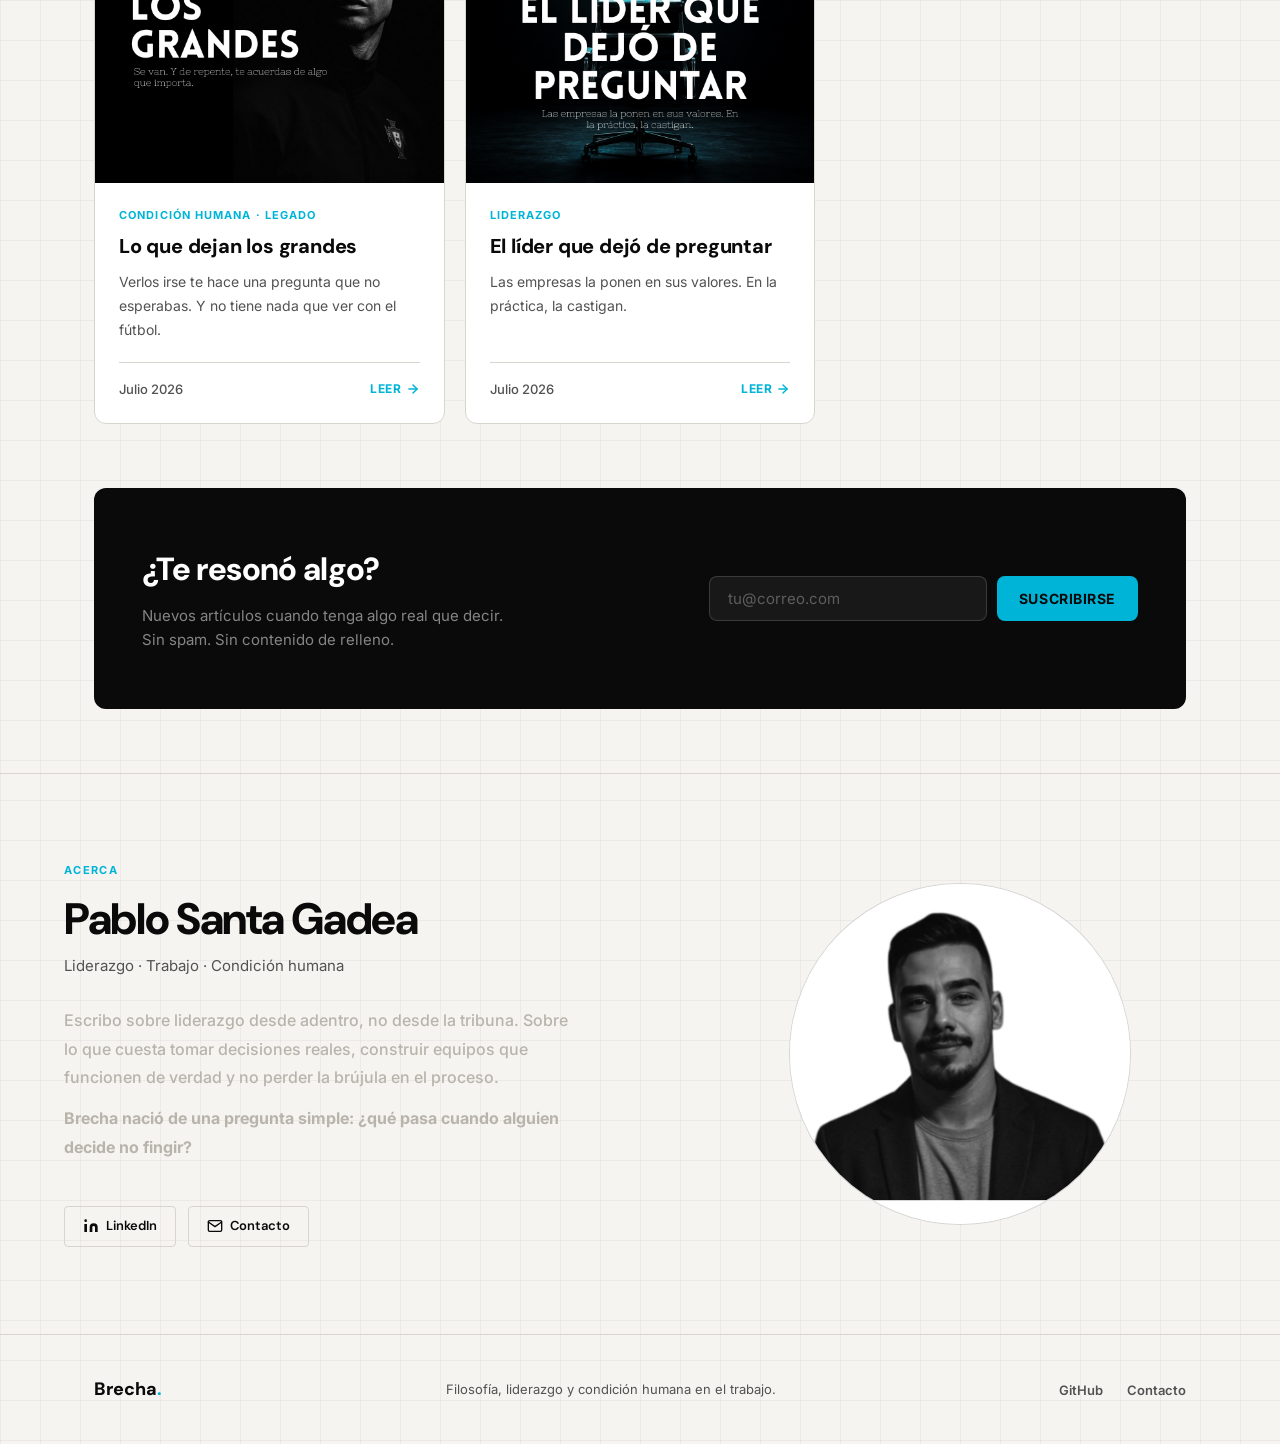
==== commit 56f234a5: "feat: nuevo artículo — La caja negra de Meta Ads Artículo completo sobre los tres sistemas de IA de " ====
--- a/index.html
+++ b/index.html
@@ -245,6 +245,30 @@
             </div>
           </article>
 
+          <!-- Card 9 -->
+          <article class="post-card"
+                   data-tags="tecnologia,meta-ads"
+                   onclick="location.href='posts/la-caja-negra-de-meta-ads.html'">
+            <div class="post-card__image-placeholder">
+              <img src="image/la-caja-negra-de-meta-ads.png" alt="La caja negra de Meta Ads" />
+            </div>
+            <div class="post-card__body">
+              <p class="post-card__tag">Tecnología · Meta Ads · IA</p>
+              <h3 class="post-card__title">La caja negra de Meta Ads</h3>
+              <p class="post-card__excerpt">
+                Tus resultados empeoraron. El sistema cambió en octubre 2025.
+                Y nadie te avisó.
+              </p>
+              <div class="post-card__footer">
+                <span class="post-card__date">Julio 2026</span>
+                <span class="post-card__read">
+                  Leer
+                  <svg xmlns="http://www.w3.org/2000/svg" width="14" height="14" viewBox="0 0 24 24" fill="none" stroke="currentColor" stroke-width="2.5" stroke-linecap="round" stroke-linejoin="round"><line x1="5" y1="12" x2="19" y2="12"/><polyline points="12 5 19 12 12 19"/></svg>
+                </span>
+              </div>
+            </div>
+          </article>
+
           <!-- Card 8 -->
           <article class="post-card"
                    data-tags="legado,condicion-humana"
--- a/assets/css/style.css
+++ b/assets/css/style.css
@@ -539,6 +539,49 @@
 }
 .footer__links a:hover { color: var(--color-accent); }
 
+/* ─── Post Diagram ───────────────────────────────────────────── */
+.post-diagram {
+  margin: 36px 0;
+  border: 1px solid var(--color-border);
+  border-radius: var(--radius-lg);
+  overflow: hidden;
+  background: var(--color-surface);
+}
+
+.post-diagram__title {
+  font-family: var(--font-heading);
+  font-size: 0.75rem;
+  font-weight: 700;
+  letter-spacing: 0.1em;
+  color: var(--color-accent);
+  text-transform: uppercase;
+  padding: 14px 20px 12px;
+  border-bottom: 1px solid var(--color-border);
+  margin: 0;
+}
+
+.post-diagram img {
+  width: 100%;
+  display: block;
+  object-fit: contain;
+  background: #fff;
+}
+
+.post-diagram__caption {
+  font-size: 0.8125rem;
+  color: var(--color-muted);
+  line-height: 1.65;
+  padding: 12px 20px 16px;
+  margin: 0;
+  border-top: 1px solid var(--color-border);
+}
+
+.post-diagram__caption em {
+  color: var(--color-accent);
+  font-style: normal;
+  font-weight: 500;
+}
+
 /* ─── Post Page ──────────────────────────────────────────────── */
 .post-header {
   padding: 40px 0 28px;
@@ -583,7 +626,7 @@
 
 .post-header__subtitle {
   font-size: 1.125rem;
-  color: #3D3D3D;
+  color: #A8A8A0;
   line-height: 1.75;
   margin-bottom: 24px;
 }
@@ -813,7 +856,7 @@
 }
 .post-tools__item {
   font-size: 0.9375rem;
-  color: #3D3D3D;
+  color: var(--color-secondary);
   line-height: 1.7;
   padding-left: 16px;
   border-left: 2px solid var(--color-accent);
@@ -823,7 +866,7 @@
 }
 .post-tools__grid {
   display: grid;
-  grid-template-columns: 1fr 1fr;
+  grid-template-columns: repeat(3, 1fr);
   gap: 12px;
 }
 .post-tools__tool {
@@ -876,12 +919,12 @@
 .post-sources__item {
   font-size: 0.875rem;
   color: var(--color-secondary);
-  padding: 12px 0;
+  padding: 20px 0;
   border-bottom: 1px solid var(--color-muted);
-  line-height: 1.6;
-  display: flex;
-  gap: 12px;
-  align-items: baseline;
+  line-height: 1.7;
+  display: flex;
+  gap: 20px;
+  align-items: flex-start;
 }
 
 .post-sources__item:last-child { border-bottom: none; }
@@ -890,7 +933,9 @@
   font-size: 0.6875rem;
   font-weight: 700;
   color: var(--color-accent);
-  min-width: 18px;
+  min-width: 28px;
+  padding-top: 2px;
+  flex-shrink: 0;
 }
 
 .post-sources__item em {
@@ -1072,6 +1117,20 @@
 }
 @media (max-width: 600px) {
   .post-data--circles .post-data__grid { grid-template-columns: 1fr; }
+}
+
+/* ─── Post Figure (inline image) ────────────────────────────── */
+.post-figure {
+  margin: 40px 0;
+  border-radius: var(--radius-lg);
+  overflow: hidden;
+}
+
+.post-figure img {
+  width: 100%;
+  height: auto;
+  display: block;
+  border-radius: var(--radius-lg);
 }
 
 /* ─── Post Infographic ───────────────────────────────────────── */
